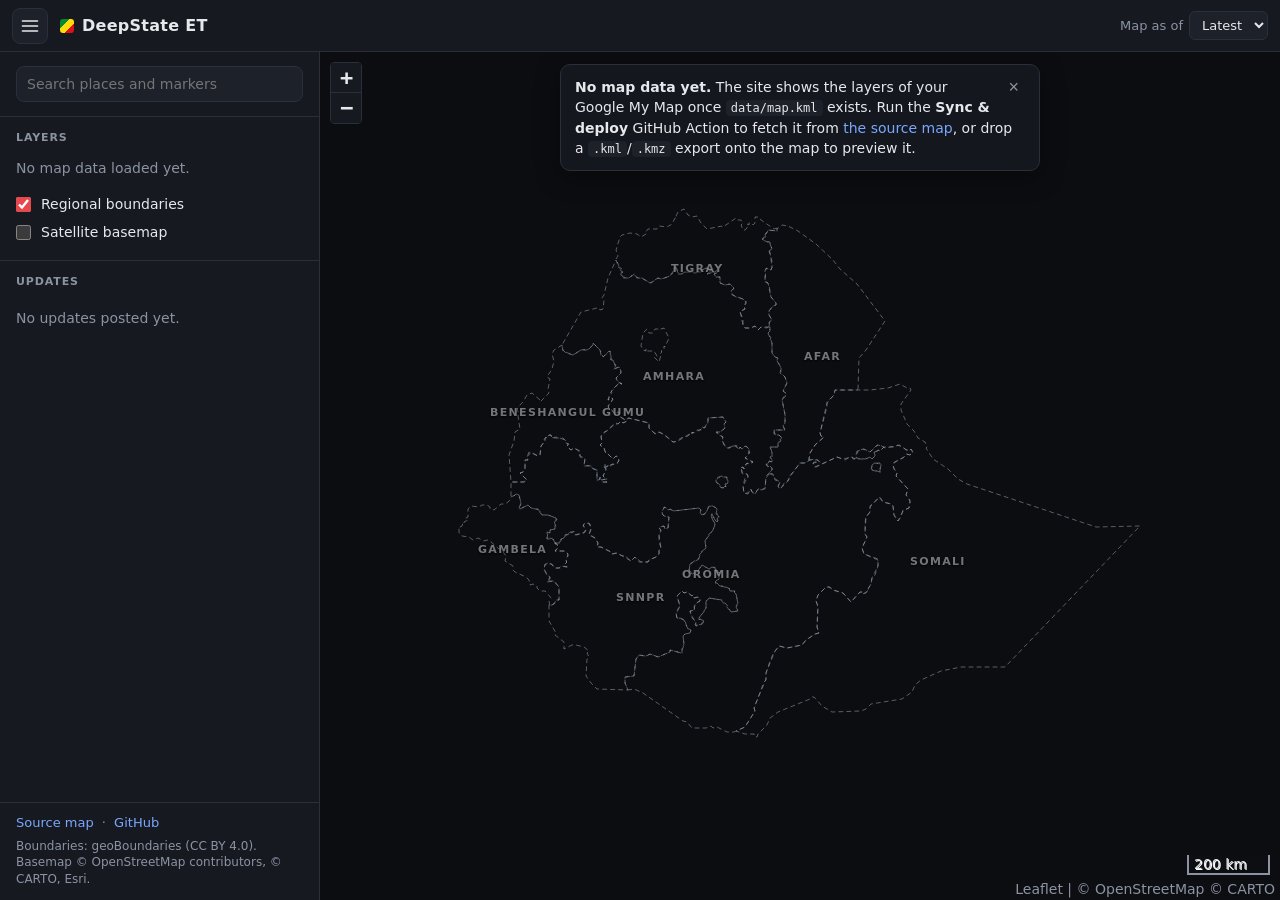
==== index.html @ e2e3f4dd "Add DeepState-style situation map for Ethiopia Static Leaflet site that renders a Google My Maps exp" ====
<!doctype html>
<html lang="en">
<head>
  <meta charset="utf-8">
  <meta name="viewport" content="width=device-width, initial-scale=1, viewport-fit=cover">
  <title>DeepState ET</title>
  <meta name="description" content="Interactive situation map of Ethiopia: areas of control, frontlines and events, updated from a shared map.">
  <meta name="theme-color" content="#0f1115">
  <link rel="icon" href="data:image/svg+xml,%3Csvg xmlns='http://www.w3.org/2000/svg' viewBox='0 0 32 32'%3E%3Crect width='32' height='32' rx='6' fill='%230f1115'/%3E%3Cpath d='M6 22 L13 9 L18 17 L21 12 L26 22 Z' fill='%23e5484d'/%3E%3C/svg%3E">
  <link rel="stylesheet" href="vendor/leaflet/leaflet.css">
  <link rel="stylesheet" href="css/style.css">
</head>
<body>
  <header class="topbar">
    <button class="icon-btn" id="panel-toggle" aria-label="Toggle panel" aria-expanded="true">
      <svg viewBox="0 0 24 24" width="20" height="20"><path d="M3 6h18M3 12h18M3 18h18" stroke="currentColor" stroke-width="2" stroke-linecap="round"/></svg>
    </button>
    <div class="brand">
      <span class="brand-mark"></span>
      <span class="brand-name" id="site-title">DeepState ET</span>
    </div>
    <div class="topbar-meta">
      <label class="date-pick" title="View an earlier snapshot">
        <span class="muted">Map as of</span>
        <select id="snapshot-select" aria-label="Map snapshot date"></select>
      </label>
    </div>
  </header>

  <main class="layout">
    <aside class="panel" id="panel">
      <section class="panel-section">
        <div class="search">
          <input id="search" type="search" placeholder="Search places and markers" autocomplete="off" aria-label="Search">
          <ul id="search-results" class="search-results" hidden></ul>
        </div>
      </section>

      <section class="panel-section">
        <h2 class="section-title">Layers</h2>
        <ul id="layer-list" class="layer-list"></ul>
        <label class="toggle-row">
          <input type="checkbox" id="toggle-regions" checked>
          <span>Regional boundaries</span>
        </label>
        <label class="toggle-row">
          <input type="checkbox" id="toggle-satellite">
          <span>Satellite basemap</span>
        </label>
      </section>

      <section class="panel-section" id="legend-section" hidden>
        <h2 class="section-title">Legend</h2>
        <ul id="legend" class="legend"></ul>
      </section>

      <section class="panel-section grow">
        <h2 class="section-title">Updates</h2>
        <ol id="updates" class="updates"></ol>
      </section>

      <footer class="panel-footer">
        <a id="source-link" href="#" target="_blank" rel="noopener">Source map</a>
        <span class="dot">·</span>
        <a href="https://github.com/nahomiscool/deepStateET" target="_blank" rel="noopener">GitHub</a>
        <p class="muted small">Boundaries: geoBoundaries (CC BY 4.0). Basemap © OpenStreetMap contributors, © CARTO, Esri.</p>
      </footer>
    </aside>

    <div class="map-wrap">
      <div id="map" role="application" aria-label="Map of Ethiopia"></div>
      <div id="notice" class="notice" hidden></div>
      <div id="drop-hint" class="drop-hint" hidden>Drop a .kml or .kmz file to preview it</div>
    </div>
  </main>

  <script src="vendor/leaflet/leaflet.js"></script>
  <script src="vendor/togeojson.umd.js"></script>
  <script src="vendor/jszip.min.js"></script>
  <script src="js/app.js"></script>
</body>
</html>
---- vendor/leaflet/leaflet.css ----
/* required styles */

.leaflet-pane,
.leaflet-tile,
.leaflet-marker-icon,
.leaflet-marker-shadow,
.leaflet-tile-container,
.leaflet-pane > svg,
.leaflet-pane > canvas,
.leaflet-zoom-box,
.leaflet-image-layer,
.leaflet-layer {
	position: absolute;
	left: 0;
	top: 0;
	}
.leaflet-container {
	overflow: hidden;
	}
.leaflet-tile,
.leaflet-marker-icon,
.leaflet-marker-shadow {
	-webkit-user-select: none;
	   -moz-user-select: none;
	        user-select: none;
	  -webkit-user-drag: none;
	}
/* Prevents IE11 from highlighting tiles in blue */
.leaflet-tile::selection {
	background: transparent;
}
/* Safari renders non-retina tile on retina better with this, but Chrome is worse */
.leaflet-safari .leaflet-tile {
	image-rendering: -webkit-optimize-contrast;
	}
/* hack that prevents hw layers "stretching" when loading new tiles */
.leaflet-safari .leaflet-tile-container {
	width: 1600px;
	height: 1600px;
	-webkit-transform-origin: 0 0;
	}
.leaflet-marker-icon,
.leaflet-marker-shadow {
	display: block;
	}
/* .leaflet-container svg: reset svg max-width decleration shipped in Joomla! (joomla.org) 3.x */
/* .leaflet-container img: map is broken in FF if you have max-width: 100% on tiles */
.leaflet-container .leaflet-overlay-pane svg {
	max-width: none !important;
	max-height: none !important;
	}
.leaflet-container .leaflet-marker-pane img,
.leaflet-container .leaflet-shadow-pane img,
.leaflet-container .leaflet-tile-pane img,
.leaflet-container img.leaflet-image-layer,
.leaflet-container .leaflet-tile {
	max-width: none !important;
	max-height: none !important;
	width: auto;
	padding: 0;
	}

.leaflet-container img.leaflet-tile {
	/* See: https://bugs.chromium.org/p/chromium/issues/detail?id=600120 */
	mix-blend-mode: plus-lighter;
}

.leaflet-container.leaflet-touch-zoom {
	-ms-touch-action: pan-x pan-y;
	touch-action: pan-x pan-y;
	}
.leaflet-container.leaflet-touch-drag {
	-ms-touch-action: pinch-zoom;
	/* Fallback for FF which doesn't support pinch-zoom */
	touch-action: none;
	touch-action: pinch-zoom;
}
.leaflet-container.leaflet-touch-drag.leaflet-touch-zoom {
	-ms-touch-action: none;
	touch-action: none;
}
.leaflet-container {
	-webkit-tap-highlight-color: transparent;
}
.leaflet-container a {
	-webkit-tap-highlight-color: rgba(51, 181, 229, 0.4);
}
.leaflet-tile {
	filter: inherit;
	visibility: hidden;
	}
.leaflet-tile-loaded {
	visibility: inherit;
	}
.leaflet-zoom-box {
	width: 0;
	height: 0;
	-moz-box-sizing: border-box;
	     box-sizing: border-box;
	z-index: 800;
	}
/* workaround for https://bugzilla.mozilla.org/show_bug.cgi?id=888319 */
.leaflet-overlay-pane svg {
	-moz-user-select: none;
	}

.leaflet-pane         { z-index: 400; }

.leaflet-tile-pane    { z-index: 200; }
.leaflet-overlay-pane { z-index: 400; }
.leaflet-shadow-pane  { z-index: 500; }
.leaflet-marker-pane  { z-index: 600; }
.leaflet-tooltip-pane   { z-index: 650; }
.leaflet-popup-pane   { z-index: 700; }

.leaflet-map-pane canvas { z-index: 100; }
.leaflet-map-pane svg    { z-index: 200; }

.leaflet-vml-shape {
	width: 1px;
	height: 1px;
	}
.lvml {
	behavior: url(#default#VML);
	display: inline-block;
	position: absolute;
	}


/* control positioning */

.leaflet-control {
	position: relative;
	z-index: 800;
	pointer-events: visiblePainted; /* IE 9-10 doesn't have auto */
	pointer-events: auto;
	}
.leaflet-top,
.leaflet-bottom {
	position: absolute;
	z-index: 1000;
	pointer-events: none;
	}
.leaflet-top {
	top: 0;
	}
.leaflet-right {
	right: 0;
	}
.leaflet-bottom {
	bottom: 0;
	}
.leaflet-left {
	left: 0;
	}
.leaflet-control {
	float: left;
	clear: both;
	}
.leaflet-right .leaflet-control {
	float: right;
	}
.leaflet-top .leaflet-control {
	margin-top: 10px;
	}
.leaflet-bottom .leaflet-control {
	margin-bottom: 10px;
	}
.leaflet-left .leaflet-control {
	margin-left: 10px;
	}
.leaflet-right .leaflet-control {
	margin-right: 10px;
	}


/* zoom and fade animations */

.leaflet-fade-anim .leaflet-popup {
	opacity: 0;
	-webkit-transition: opacity 0.2s linear;
	   -moz-transition: opacity 0.2s linear;
	        transition: opacity 0.2s linear;
	}
.leaflet-fade-anim .leaflet-map-pane .leaflet-popup {
	opacity: 1;
	}
.leaflet-zoom-animated {
	-webkit-transform-origin: 0 0;
	    -ms-transform-origin: 0 0;
	        transform-origin: 0 0;
	}
svg.leaflet-zoom-animated {
	will-change: transform;
}

.leaflet-zoom-anim .leaflet-zoom-animated {
	-webkit-transition: -webkit-transform 0.25s cubic-bezier(0,0,0.25,1);
	   -moz-transition:    -moz-transform 0.25s cubic-bezier(0,0,0.25,1);
	        transition:         transform 0.25s cubic-bezier(0,0,0.25,1);
	}
.leaflet-zoom-anim .leaflet-tile,
.leaflet-pan-anim .leaflet-tile {
	-webkit-transition: none;
	   -moz-transition: none;
	        transition: none;
	}

.leaflet-zoom-anim .leaflet-zoom-hide {
	visibility: hidden;
	}


/* cursors */

.leaflet-interactive {
	cursor: pointer;
	}
.leaflet-grab {
	cursor: -webkit-grab;
	cursor:    -moz-grab;
	cursor:         grab;
	}
.leaflet-crosshair,
.leaflet-crosshair .leaflet-interactive {
	cursor: crosshair;
	}
.leaflet-popup-pane,
.leaflet-control {
	cursor: auto;
	}
.leaflet-dragging .leaflet-grab,
.leaflet-dragging .leaflet-grab .leaflet-interactive,
.leaflet-dragging .leaflet-marker-draggable {
	cursor: move;
	cursor: -webkit-grabbing;
	cursor:    -moz-grabbing;
	cursor:         grabbing;
	}

/* marker & overlays interactivity */
.leaflet-marker-icon,
.leaflet-marker-shadow,
.leaflet-image-layer,
.leaflet-pane > svg path,
.leaflet-tile-container {
	pointer-events: none;
	}

.leaflet-marker-icon.leaflet-interactive,
.leaflet-image-layer.leaflet-interactive,
.leaflet-pane > svg path.leaflet-interactive,
svg.leaflet-image-layer.leaflet-interactive path {
	pointer-events: visiblePainted; /* IE 9-10 doesn't have auto */
	pointer-events: auto;
	}

/* visual tweaks */

.leaflet-container {
	background: #ddd;
	outline-offset: 1px;
	}
.leaflet-container a {
	color: #0078A8;
	}
.leaflet-zoom-box {
	border: 2px dotted #38f;
	background: rgba(255,255,255,0.5);
	}


/* general typography */
.leaflet-container {
	font-family: "Helvetica Neue", Arial, Helvetica, sans-serif;
	font-size: 12px;
	font-size: 0.75rem;
	line-height: 1.5;
	}


/* general toolbar styles */

.leaflet-bar {
	box-shadow: 0 1px 5px rgba(0,0,0,0.65);
	border-radius: 4px;
	}
.leaflet-bar a {
	background-color: #fff;
	border-bottom: 1px solid #ccc;
	width: 26px;
	height: 26px;
	line-height: 26px;
	display: block;
	text-align: center;
	text-decoration: none;
	color: black;
	}
.leaflet-bar a,
.leaflet-control-layers-toggle {
	background-position: 50% 50%;
	background-repeat: no-repeat;
	display: block;
	}
.leaflet-bar a:hover,
.leaflet-bar a:focus {
	background-color: #f4f4f4;
	}
.leaflet-bar a:first-child {
	border-top-left-radius: 4px;
	border-top-right-radius: 4px;
	}
.leaflet-bar a:last-child {
	border-bottom-left-radius: 4px;
	border-bottom-right-radius: 4px;
	border-bottom: none;
	}
.leaflet-bar a.leaflet-disabled {
	cursor: default;
	background-color: #f4f4f4;
	color: #bbb;
	}

.leaflet-touch .leaflet-bar a {
	width: 30px;
	height: 30px;
	line-height: 30px;
	}
.leaflet-touch .leaflet-bar a:first-child {
	border-top-left-radius: 2px;
	border-top-right-radius: 2px;
	}
.leaflet-touch .leaflet-bar a:last-child {
	border-bottom-left-radius: 2px;
	border-bottom-right-radius: 2px;
	}

/* zoom control */

.leaflet-control-zoom-in,
.leaflet-control-zoom-out {
	font: bold 18px 'Lucida Console', Monaco, monospace;
	text-indent: 1px;
	}

.leaflet-touch .leaflet-control-zoom-in, .leaflet-touch .leaflet-control-zoom-out  {
	font-size: 22px;
	}


/* layers control */

.leaflet-control-layers {
	box-shadow: 0 1px 5px rgba(0,0,0,0.4);
	background: #fff;
	border-radius: 5px;
	}
.leaflet-control-layers-toggle {
	background-image: url(images/layers.png);
	width: 36px;
	height: 36px;
	}
.leaflet-retina .leaflet-control-layers-toggle {
	background-image: url(images/layers-2x.png);
	background-size: 26px 26px;
	}
.leaflet-touch .leaflet-control-layers-toggle {
	width: 44px;
	height: 44px;
	}
.leaflet-control-layers .leaflet-control-layers-list,
.leaflet-control-layers-expanded .leaflet-control-layers-toggle {
	display: none;
	}
.leaflet-control-layers-expanded .leaflet-control-layers-list {
	display: block;
	position: relative;
	}
.leaflet-control-layers-expanded {
	padding: 6px 10px 6px 6px;
	color: #333;
	background: #fff;
	}
.leaflet-control-layers-scrollbar {
	overflow-y: scroll;
	overflow-x: hidden;
	padding-right: 5px;
	}
.leaflet-control-layers-selector {
	margin-top: 2px;
	position: relative;
	top: 1px;
	}
.leaflet-control-layers label {
	display: block;
	font-size: 13px;
	font-size: 1.08333em;
	}
.leaflet-control-layers-separator {
	height: 0;
	border-top: 1px solid #ddd;
	margin: 5px -10px 5px -6px;
	}

/* Default icon URLs */
.leaflet-default-icon-path { /* used only in path-guessing heuristic, see L.Icon.Default */
	background-image: url(images/marker-icon.png);
	}


/* attribution and scale controls */

.leaflet-container .leaflet-control-attribution {
	background: #fff;
	background: rgba(255, 255, 255, 0.8);
	margin: 0;
	}
.leaflet-control-attribution,
.leaflet-control-scale-line {
	padding: 0 5px;
	color: #333;
	line-height: 1.4;
	}
.leaflet-control-attribution a {
	text-decoration: none;
	}
.leaflet-control-attribution a:hover,
.leaflet-control-attribution a:focus {
	text-decoration: underline;
	}
.leaflet-attribution-flag {
	display: inline !important;
	vertical-align: baseline !important;
	width: 1em;
	height: 0.6669em;
	}
.leaflet-left .leaflet-control-scale {
	margin-left: 5px;
	}
.leaflet-bottom .leaflet-control-scale {
	margin-bottom: 5px;
	}
.leaflet-control-scale-line {
	border: 2px solid #777;
	border-top: none;
	line-height: 1.1;
	padding: 2px 5px 1px;
	white-space: nowrap;
	-moz-box-sizing: border-box;
	     box-sizing: border-box;
	background: rgba(255, 255, 255, 0.8);
	text-shadow: 1px 1px #fff;
	}
.leaflet-control-scale-line:not(:first-child) {
	border-top: 2px solid #777;
	border-bottom: none;
	margin-top: -2px;
	}
.leaflet-control-scale-line:not(:first-child):not(:last-child) {
	border-bottom: 2px solid #777;
	}

.leaflet-touch .leaflet-control-attribution,
.leaflet-touch .leaflet-control-layers,
.leaflet-touch .leaflet-bar {
	box-shadow: none;
	}
.leaflet-touch .leaflet-control-layers,
.leaflet-touch .leaflet-bar {
	border: 2px solid rgba(0,0,0,0.2);
	background-clip: padding-box;
	}


/* popup */

.leaflet-popup {
	position: absolute;
	text-align: center;
	margin-bottom: 20px;
	}
.leaflet-popup-content-wrapper {
	padding: 1px;
	text-align: left;
	border-radius: 12px;
	}
.leaflet-popup-content {
	margin: 13px 24px 13px 20px;
	line-height: 1.3;
	font-size: 13px;
	font-size: 1.08333em;
	min-height: 1px;
	}
.leaflet-popup-content p {
	margin: 17px 0;
	margin: 1.3em 0;
	}
.leaflet-popup-tip-container {
	width: 40px;
	height: 20px;
	position: absolute;
	left: 50%;
	margin-top: -1px;
	margin-left: -20px;
	overflow: hidden;
	pointer-events: none;
	}
.leaflet-popup-tip {
	width: 17px;
	height: 17px;
	padding: 1px;

	margin: -10px auto 0;
	pointer-events: auto;

	-webkit-transform: rotate(45deg);
	   -moz-transform: rotate(45deg);
	    -ms-transform: rotate(45deg);
	        transform: rotate(45deg);
	}
.leaflet-popup-content-wrapper,
.leaflet-popup-tip {
	background: white;
	color: #333;
	box-shadow: 0 3px 14px rgba(0,0,0,0.4);
	}
.leaflet-container a.leaflet-popup-close-button {
	position: absolute;
	top: 0;
	right: 0;
	border: none;
	text-align: center;
	width: 24px;
	height: 24px;
	font: 16px/24px Tahoma, Verdana, sans-serif;
	color: #757575;
	text-decoration: none;
	background: transparent;
	}
.leaflet-container a.leaflet-popup-close-button:hover,
.leaflet-container a.leaflet-popup-close-button:focus {
	color: #585858;
	}
.leaflet-popup-scrolled {
	overflow: auto;
	}

.leaflet-oldie .leaflet-popup-content-wrapper {
	-ms-zoom: 1;
	}
.leaflet-oldie .leaflet-popup-tip {
	width: 24px;
	margin: 0 auto;

	-ms-filter: "progid:DXImageTransform.Microsoft.Matrix(M11=0.70710678, M12=0.70710678, M21=-0.70710678, M22=0.70710678)";
	filter: progid:DXImageTransform.Microsoft.Matrix(M11=0.70710678, M12=0.70710678, M21=-0.70710678, M22=0.70710678);
	}

.leaflet-oldie .leaflet-control-zoom,
.leaflet-oldie .leaflet-control-layers,
.leaflet-oldie .leaflet-popup-content-wrapper,
.leaflet-oldie .leaflet-popup-tip {
	border: 1px solid #999;
	}


/* div icon */

.leaflet-div-icon {
	background: #fff;
	border: 1px solid #666;
	}


/* Tooltip */
/* Base styles for the element that has a tooltip */
.leaflet-tooltip {
	position: absolute;
	padding: 6px;
	background-color: #fff;
	border: 1px solid #fff;
	border-radius: 3px;
	color: #222;
	white-space: nowrap;
	-webkit-user-select: none;
	-moz-user-select: none;
	-ms-user-select: none;
	user-select: none;
	pointer-events: none;
	box-shadow: 0 1px 3px rgba(0,0,0,0.4);
	}
.leaflet-tooltip.leaflet-interactive {
	cursor: pointer;
	pointer-events: auto;
	}
.leaflet-tooltip-top:before,
.leaflet-tooltip-bottom:before,
.leaflet-tooltip-left:before,
.leaflet-tooltip-right:before {
	position: absolute;
	pointer-events: none;
	border: 6px solid transparent;
	background: transparent;
	content: "";
	}

/* Directions */

.leaflet-tooltip-bottom {
	margin-top: 6px;
}
.leaflet-tooltip-top {
	margin-top: -6px;
}
.leaflet-tooltip-bottom:before,
.leaflet-tooltip-top:before {
	left: 50%;
	margin-left: -6px;
	}
.leaflet-tooltip-top:before {
	bottom: 0;
	margin-bottom: -12px;
	border-top-color: #fff;
	}
.leaflet-tooltip-bottom:before {
	top: 0;
	margin-top: -12px;
	margin-left: -6px;
	border-bottom-color: #fff;
	}
.leaflet-tooltip-left {
	margin-left: -6px;
}
.leaflet-tooltip-right {
	margin-left: 6px;
}
.leaflet-tooltip-left:before,
.leaflet-tooltip-right:before {
	top: 50%;
	margin-top: -6px;
	}
.leaflet-tooltip-left:before {
	right: 0;
	margin-right: -12px;
	border-left-color: #fff;
	}
.leaflet-tooltip-right:before {
	left: 0;
	margin-left: -12px;
	border-right-color: #fff;
	}

/* Printing */

@media print {
	/* Prevent printers from removing background-images of controls. */
	.leaflet-control {
		-webkit-print-color-adjust: exact;
		print-color-adjust: exact;
		}
	}
---- css/style.css ----
[hidden] { display: none !important; }
:root {
  --bg: #0f1115;
  --panel: #161920;
  --panel-2: #1d212a;
  --border: #2a2f3a;
  --text: #e6e8ec;
  --muted: #8b93a3;
  --accent: #e5484d;
  --link: #7aa7ff;
  --topbar-h: 52px;
  --panel-w: 320px;
  font-family: system-ui, -apple-system, "Segoe UI", Roboto, "Noto Sans Ethiopic", sans-serif;
  color-scheme: dark;
}

* { box-sizing: border-box; }
html, body { height: 100%; margin: 0; }
body { background: var(--bg); color: var(--text); font-size: 14px; overflow: hidden; }
a { color: var(--link); text-decoration: none; }
a:hover { text-decoration: underline; }
.muted { color: var(--muted); }
.small { font-size: 12px; }

/* Top bar */
.topbar {
  height: var(--topbar-h);
  display: flex; align-items: center; gap: 12px;
  padding: 0 12px;
  background: var(--panel);
  border-bottom: 1px solid var(--border);
  position: relative; z-index: 1001;
}
.brand { display: flex; align-items: center; gap: 8px; font-weight: 700; letter-spacing: .02em; min-width: 0; }
.brand-mark {
  width: 14px; height: 14px; flex: none;
  background: linear-gradient(135deg, #078930 0 33%, #fcdd09 33% 66%, #da121a 66%);
  border-radius: 3px;
}
.brand-name { white-space: nowrap; overflow: hidden; text-overflow: ellipsis; font-size: 16px; }
.topbar-meta { margin-left: auto; display: flex; align-items: center; gap: 8px; }
.date-pick { display: flex; align-items: center; gap: 6px; font-size: 13px; }
.date-pick select {
  background: var(--panel-2); color: var(--text);
  border: 1px solid var(--border); border-radius: 6px;
  padding: 5px 8px; font: inherit;
}
.icon-btn {
  display: inline-flex; align-items: center; justify-content: center;
  width: 36px; height: 36px; border-radius: 8px;
  border: 1px solid var(--border); background: var(--panel-2); color: var(--text);
  cursor: pointer;
}
.icon-btn:hover { border-color: var(--muted); }

/* Layout */
.layout { display: flex; height: calc(100% - var(--topbar-h)); }
.panel {
  width: var(--panel-w); flex: none;
  display: flex; flex-direction: column;
  background: var(--panel); border-right: 1px solid var(--border);
  overflow-y: auto;
  transition: margin-left .2s ease;
}
body.panel-closed .panel { margin-left: calc(-1 * var(--panel-w)); }
.panel-section { padding: 14px 16px; border-bottom: 1px solid var(--border); }
.panel-section.grow { flex: 1; }
.section-title {
  margin: 0 0 10px; font-size: 11px; font-weight: 700;
  text-transform: uppercase; letter-spacing: .08em; color: var(--muted);
}
.map-wrap { position: relative; flex: 1; min-width: 0; }
#map { position: absolute; inset: 0; background: #0b0d10; }

/* Search */
.search { position: relative; }
.search input {
  width: 100%; padding: 9px 10px; font: inherit;
  background: var(--panel-2); color: var(--text);
  border: 1px solid var(--border); border-radius: 8px;
}
.search input:focus { outline: none; border-color: var(--link); }
.search-results {
  list-style: none; margin: 6px 0 0; padding: 4px 0;
  background: var(--panel-2); border: 1px solid var(--border); border-radius: 8px;
  max-height: 260px; overflow-y: auto;
}
.search-results li { padding: 7px 10px; cursor: pointer; display: flex; gap: 8px; align-items: center; }
.search-results li:hover, .search-results li.active { background: var(--border); }
.search-results .sub { color: var(--muted); font-size: 12px; margin-left: auto; white-space: nowrap; }

/* Layers & legend */
.layer-list, .legend { list-style: none; margin: 0 0 8px; padding: 0; }
.layer-list li, .toggle-row {
  display: flex; align-items: center; gap: 10px; padding: 6px 0; cursor: pointer;
}
.layer-list li label { display: flex; align-items: center; gap: 10px; flex: 1; cursor: pointer; min-width: 0; }
.layer-list .name { flex: 1; overflow: hidden; text-overflow: ellipsis; white-space: nowrap; }
.layer-list .count { color: var(--muted); font-size: 12px; font-variant-numeric: tabular-nums; }
.layer-list .empty { color: var(--muted); cursor: default; }
input[type=checkbox] { accent-color: var(--accent); width: 15px; height: 15px; margin: 0; }
.swatch {
  width: 14px; height: 14px; border-radius: 3px; flex: none;
  border: 1px solid rgba(255,255,255,.25);
}
.swatch.line { height: 4px; border-radius: 2px; border: none; }
.swatch.point { border-radius: 50%; width: 10px; height: 10px; margin: 0 2px; }
.legend li { display: flex; align-items: center; gap: 10px; padding: 4px 0; }

/* Updates feed */
.updates { list-style: none; margin: 0; padding: 0; }
.updates li { padding: 10px 0; border-bottom: 1px solid var(--border); }
.updates li:last-child { border-bottom: none; }
.updates time { display: block; font-size: 12px; color: var(--muted); margin-bottom: 3px; }
.updates p { margin: 0; line-height: 1.45; }
.updates .go { font-size: 12px; margin-top: 4px; display: inline-block; cursor: pointer; }

.panel-footer { padding: 12px 16px; font-size: 13px; }
.panel-footer .dot { color: var(--muted); margin: 0 4px; }
.panel-footer p { margin: 8px 0 0; line-height: 1.4; }

/* Map overlays */
.notice {
  position: absolute; top: 12px; left: 50%; transform: translateX(-50%);
  z-index: 1000; max-width: min(560px, calc(100% - 32px));
  background: rgba(22,25,32,.95); border: 1px solid var(--border); border-radius: 10px;
  padding: 12px 14px; line-height: 1.45; box-shadow: 0 6px 24px rgba(0,0,0,.4);
}
.notice code { background: var(--panel-2); padding: 1px 5px; border-radius: 4px; font-size: 12px; }
.notice .close { float: right; margin-left: 10px; background: none; border: none; color: var(--muted); font-size: 18px; cursor: pointer; line-height: 1; }
.drop-hint {
  position: absolute; inset: 12px; z-index: 1002;
  display: flex; align-items: center; justify-content: center;
  border: 2px dashed var(--link); border-radius: 12px;
  background: rgba(15,17,21,.75); font-size: 18px; pointer-events: none;
}

/* Leaflet theming */
.leaflet-container { font: inherit; background: #0b0d10; }
.leaflet-popup-content-wrapper, .leaflet-popup-tip {
  background: var(--panel); color: var(--text);
  border: 1px solid var(--border); box-shadow: 0 6px 24px rgba(0,0,0,.5);
}
.leaflet-popup-content { margin: 12px 14px; line-height: 1.45; max-width: 300px; }
.leaflet-popup-content h3 { margin: 0 0 4px; font-size: 15px; }
.leaflet-popup-content .layer-tag { font-size: 11px; color: var(--muted); text-transform: uppercase; letter-spacing: .06em; }
.leaflet-popup-content .desc { margin-top: 8px; overflow-wrap: anywhere; }
.leaflet-popup-content .desc img { max-width: 100%; height: auto; border-radius: 6px; }
.leaflet-popup-content .coords { margin-top: 8px; font-size: 12px; color: var(--muted); font-variant-numeric: tabular-nums; }
.leaflet-container a.leaflet-popup-close-button { color: var(--muted); }
.leaflet-bar a, .leaflet-bar a:hover {
  background: var(--panel); color: var(--text); border-bottom-color: var(--border);
}
.leaflet-bar { border: 1px solid var(--border) !important; }
.leaflet-control-attribution { background: rgba(15,17,21,.7) !important; color: var(--muted); }
.leaflet-control-attribution a { color: var(--muted); }
.leaflet-control-scale-line { background: rgba(15,17,21,.7); color: var(--text); border-color: var(--muted); }
.region-label {
  background: none; border: none; box-shadow: none;
  color: rgba(230,232,236,.55); font-size: 11px; font-weight: 600;
  text-transform: uppercase; letter-spacing: .12em; text-shadow: 0 1px 2px #000;
}
.region-label::before { display: none; }
.coord-readout {
  background: rgba(15,17,21,.8); color: var(--muted);
  padding: 3px 8px; border-radius: 6px; font-size: 12px; font-variant-numeric: tabular-nums;
}

/* Phone: panel becomes an overlay drawer */
@media (max-width: 720px) {
  :root { --panel-w: min(86vw, 340px); }
  .panel {
    position: absolute; top: var(--topbar-h); bottom: 0; left: 0; z-index: 1001;
    box-shadow: 6px 0 24px rgba(0,0,0,.5);
  }
  .date-pick .muted { display: none; }
  .brand-name { font-size: 15px; }
}
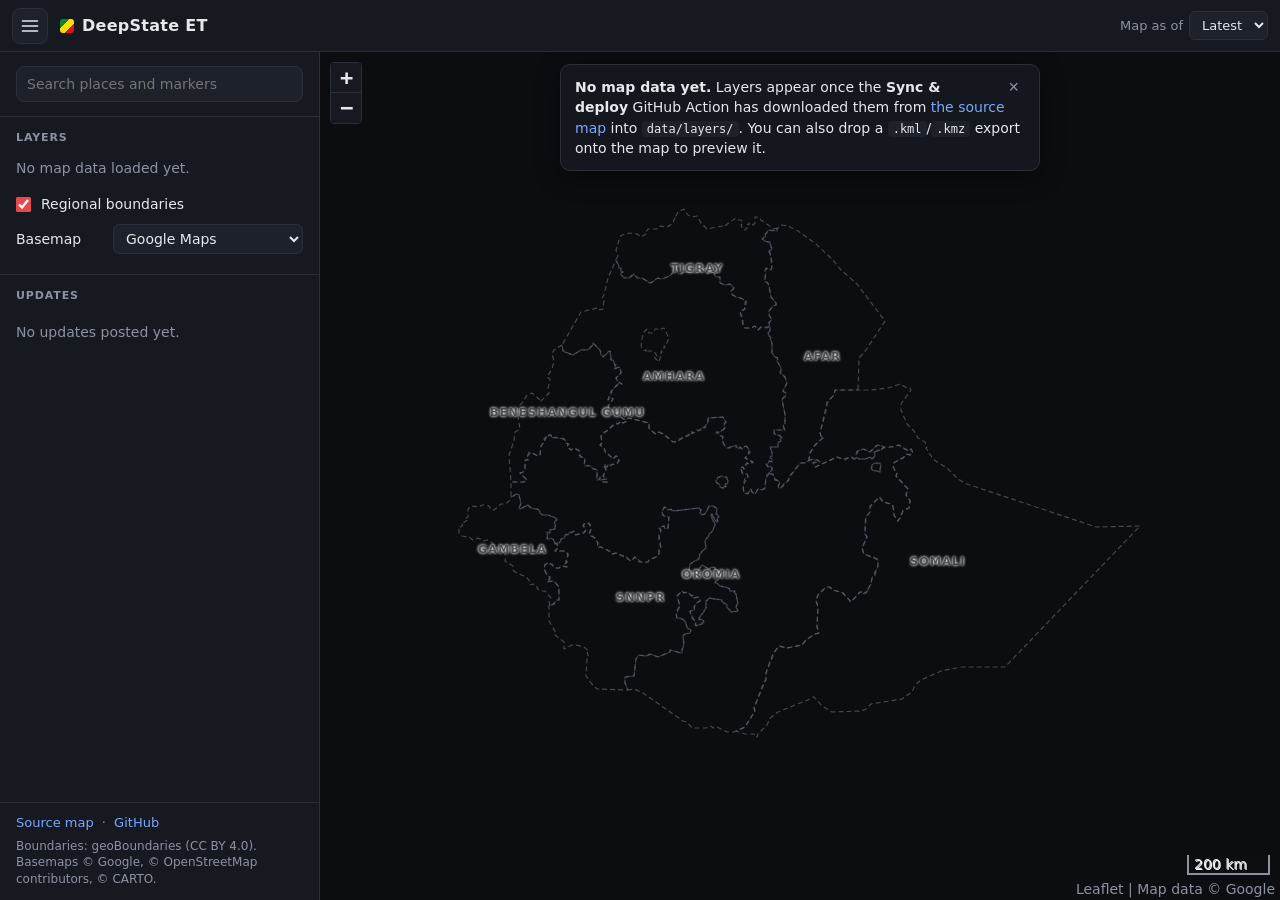
==== commit 71b5f5d8: "Show My Maps layers on Google Maps, with per-layer sync and legends - Basemap picker with Google Map" ====
--- a/index.html
+++ b/index.html
@@ -43,9 +43,9 @@
           <input type="checkbox" id="toggle-regions" checked>
           <span>Regional boundaries</span>
         </label>
-        <label class="toggle-row">
-          <input type="checkbox" id="toggle-satellite">
-          <span>Satellite basemap</span>
+        <label class="select-row">
+          <span>Basemap</span>
+          <select id="basemap-select" aria-label="Basemap"></select>
         </label>
       </section>
 
@@ -63,7 +63,7 @@
         <a id="source-link" href="#" target="_blank" rel="noopener">Source map</a>
         <span class="dot">·</span>
         <a href="https://github.com/nahomiscool/deepStateET" target="_blank" rel="noopener">GitHub</a>
-        <p class="muted small">Boundaries: geoBoundaries (CC BY 4.0). Basemap © OpenStreetMap contributors, © CARTO, Esri.</p>
+        <p class="muted small">Boundaries: geoBoundaries (CC BY 4.0). Basemaps © Google, © OpenStreetMap contributors, © CARTO.</p>
       </footer>
     </aside>
 
--- a/css/style.css
+++ b/css/style.css
@@ -176,3 +176,30 @@
   .date-pick .muted { display: none; }
   .brand-name { font-size: 15px; }
 }
+
+/* Basemap picker */
+.select-row { display: flex; align-items: center; gap: 10px; padding: 6px 0; }
+.select-row span { flex: 1; }
+.select-row select {
+  background: var(--panel-2); color: var(--text);
+  border: 1px solid var(--border); border-radius: 6px;
+  padding: 5px 8px; font: inherit; max-width: 190px;
+}
+
+/* Per-layer legend built from the layer's colours */
+.layer-list > li { flex-wrap: wrap; }
+.sublegend { list-style: none; margin: 2px 0 4px 25px; padding: 0; width: 100%; }
+.sublegend li { display: flex; align-items: center; gap: 8px; padding: 3px 0; font-size: 13px; }
+.sublegend .name { flex: 1; }
+.sublegend .count { color: var(--muted); font-size: 12px; font-variant-numeric: tabular-nums; }
+
+/* Data columns in popups */
+.leaflet-popup-content table.fields { margin-top: 8px; border-collapse: collapse; font-size: 12px; width: 100%; }
+.leaflet-popup-content table.fields th {
+  text-align: left; color: var(--muted); font-weight: 600;
+  padding: 3px 10px 3px 0; vertical-align: top; white-space: nowrap;
+}
+.leaflet-popup-content table.fields td { padding: 3px 0; overflow-wrap: anywhere; }
+
+/* On light Google basemaps, draw region names and borders dark */
+body.light-basemap .region-label { color: rgba(30,34,42,.7); text-shadow: 0 0 3px #fff, 0 0 3px #fff; }
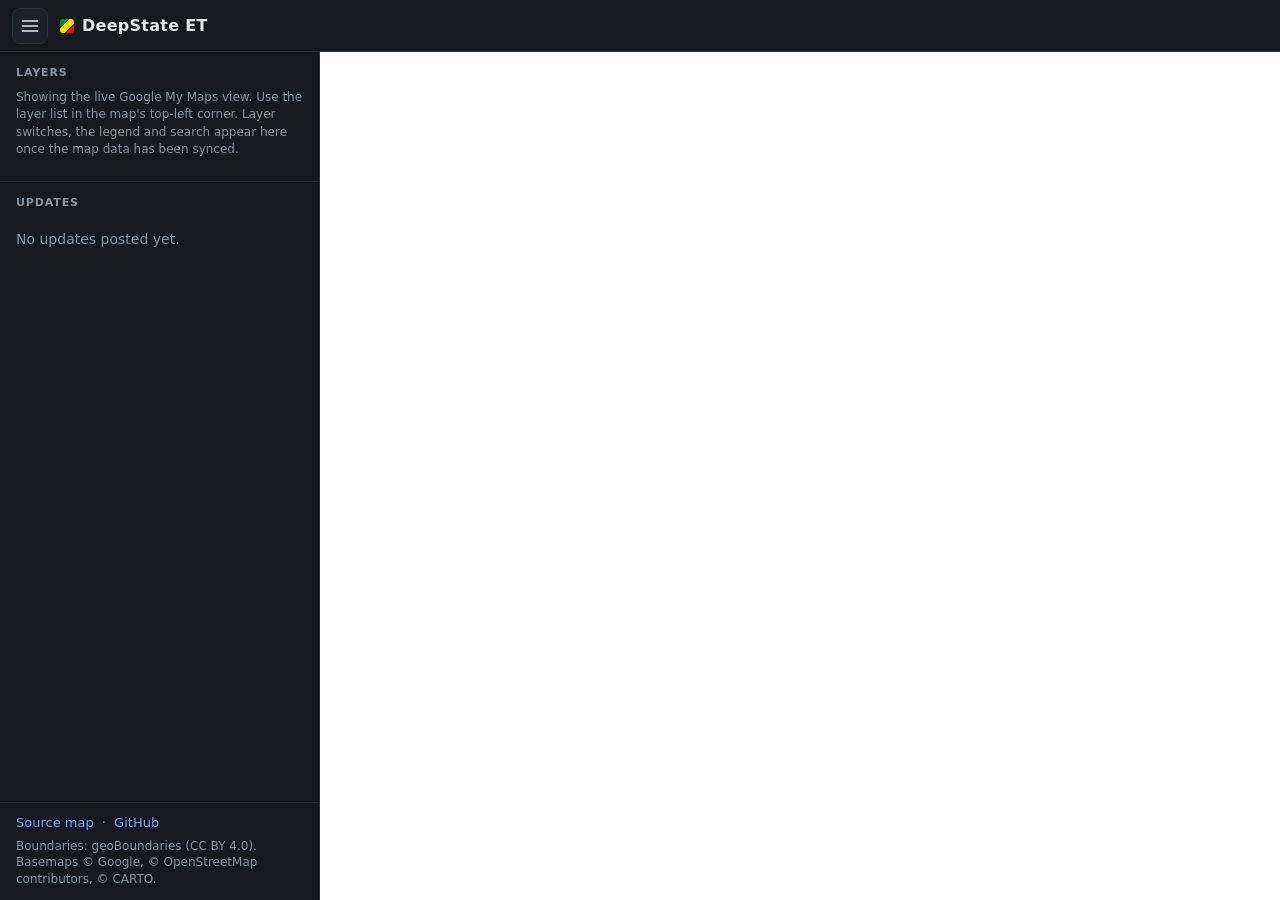
==== commit 940416b0: "Show the live Google My Maps embed until synced layer data exists The sync workflow can't run yet (G" ====
--- a/index.html
+++ b/index.html
@@ -38,6 +38,8 @@
 
       <section class="panel-section">
         <h2 class="section-title">Layers</h2>
+        <p id="embed-info" class="muted small" hidden>Showing the live Google My Maps view. Use the layer list in the map's
+          top-left corner. Layer switches, the legend and search appear here once the map data has been synced.</p>
         <ul id="layer-list" class="layer-list"></ul>
         <label class="toggle-row">
           <input type="checkbox" id="toggle-regions" checked>
@@ -69,6 +71,7 @@
 
     <div class="map-wrap">
       <div id="map" role="application" aria-label="Map of Ethiopia"></div>
+      <iframe id="embed" title="Ethiopia map (Google My Maps)" allowfullscreen></iframe>
       <div id="notice" class="notice" hidden></div>
       <div id="drop-hint" class="drop-hint" hidden>Drop a .kml or .kmz file to preview it</div>
     </div>
--- a/css/style.css
+++ b/css/style.css
@@ -203,3 +203,14 @@
 
 /* On light Google basemaps, draw region names and borders dark */
 body.light-basemap .region-label { color: rgba(30,34,42,.7); text-shadow: 0 0 3px #fff, 0 0 3px #fff; }
+
+/* Google My Maps embed, used until synced layer data exists */
+#embed { position: absolute; inset: 0; width: 100%; height: 100%; border: 0; display: none; background: #0b0d10; }
+body.embed-mode #embed { display: block; }
+body.embed-mode #map { visibility: hidden; }
+body.embed-mode #layer-list,
+body.embed-mode .select-row,
+body.embed-mode .toggle-row,
+body.embed-mode .panel-section:has(.search),
+body.embed-mode .date-pick { display: none; }
+#embed-info { margin: 0 0 8px; line-height: 1.45; }
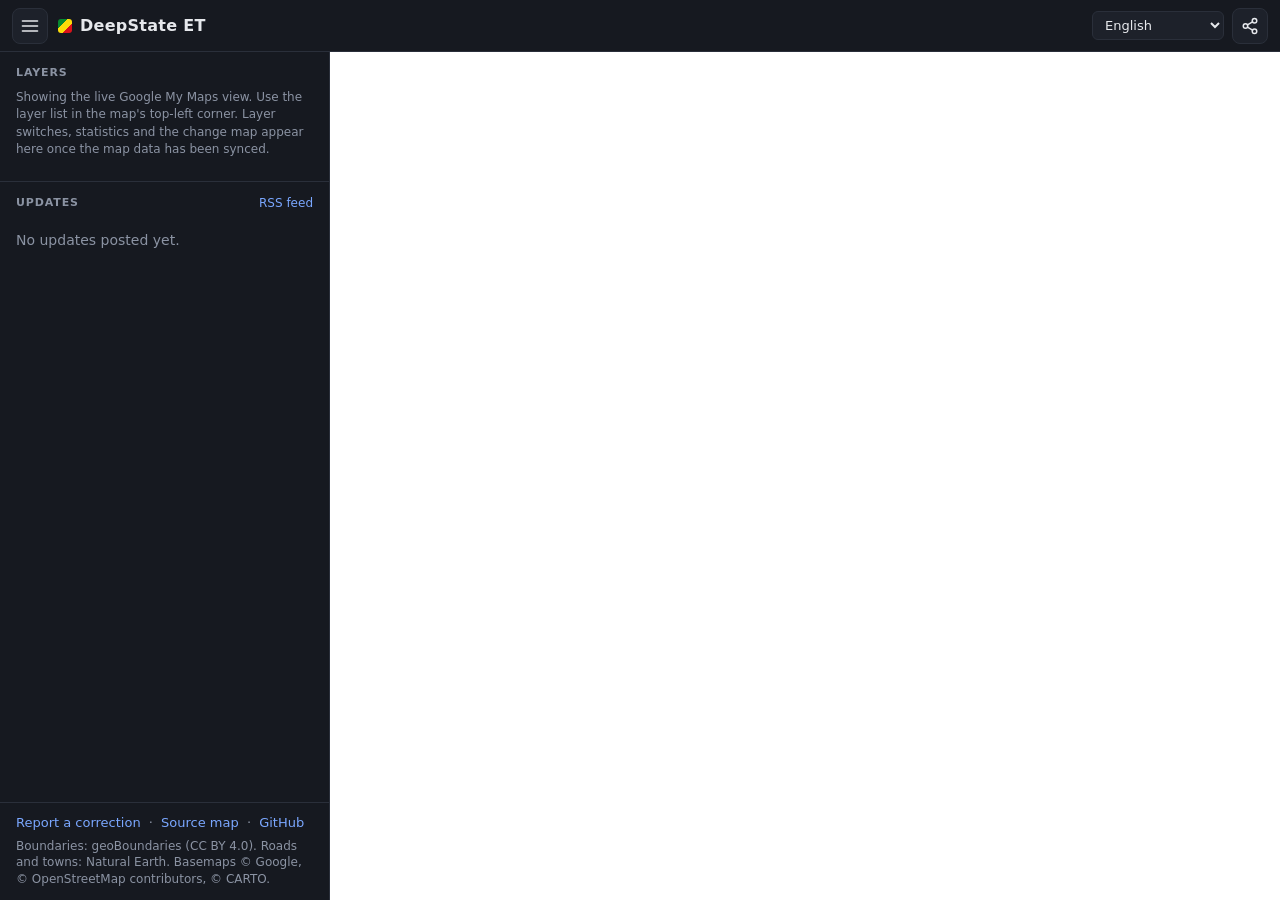
==== commit 00798cf5: "Add change map, timeline, statistics, translations, sharing, PWA and more - Change map: zones that c" ====
--- a/index.html
+++ b/index.html
@@ -4,15 +4,34 @@
   <meta charset="utf-8">
   <meta name="viewport" content="width=device-width, initial-scale=1, viewport-fit=cover">
   <title>DeepState ET</title>
-  <meta name="description" content="Interactive situation map of Ethiopia: areas of control, frontlines and events, updated from a shared map.">
+  <meta name="description" content="Interactive situation map of Ethiopia: areas of control, changes over time and events, updated from a shared map.">
   <meta name="theme-color" content="#0f1115">
-  <link rel="icon" href="data:image/svg+xml,%3Csvg xmlns='http://www.w3.org/2000/svg' viewBox='0 0 32 32'%3E%3Crect width='32' height='32' rx='6' fill='%230f1115'/%3E%3Cpath d='M6 22 L13 9 L18 17 L21 12 L26 22 Z' fill='%23e5484d'/%3E%3C/svg%3E">
+
+  <meta property="og:type" content="website">
+  <meta property="og:title" content="DeepState ET: situation map of Ethiopia">
+  <meta property="og:description" content="Areas of control, changes over time and events across Ethiopia.">
+  <meta property="og:url" content="https://nahomiscool.github.io/deepStateET/">
+  <meta property="og:image" content="https://nahomiscool.github.io/deepStateET/img/og-image.png">
+  <meta property="og:image:width" content="1200">
+  <meta property="og:image:height" content="630">
+  <meta name="twitter:card" content="summary_large_image">
+  <meta name="twitter:title" content="DeepState ET: situation map of Ethiopia">
+  <meta name="twitter:description" content="Areas of control, changes over time and events across Ethiopia.">
+  <meta name="twitter:image" content="https://nahomiscool.github.io/deepStateET/img/og-image.png">
+
+  <link rel="manifest" href="manifest.webmanifest">
+  <link rel="icon" href="img/icon.svg" type="image/svg+xml">
+  <link rel="apple-touch-icon" href="img/icon-192.png">
+  <link rel="alternate" type="application/rss+xml" title="DeepState ET updates" href="feed.xml">
+  <link rel="preconnect" href="https://fonts.googleapis.com">
+  <link rel="preconnect" href="https://fonts.gstatic.com" crossorigin>
+  <link rel="stylesheet" href="https://fonts.googleapis.com/css2?family=Noto+Sans+Ethiopic:wght@400;600;700&display=swap">
   <link rel="stylesheet" href="vendor/leaflet/leaflet.css">
   <link rel="stylesheet" href="css/style.css">
 </head>
 <body>
   <header class="topbar">
-    <button class="icon-btn" id="panel-toggle" aria-label="Toggle panel" aria-expanded="true">
+    <button class="icon-btn" id="panel-toggle" data-i18n-aria="panel" aria-label="Panel" aria-expanded="true">
       <svg viewBox="0 0 24 24" width="20" height="20"><path d="M3 6h18M3 12h18M3 18h18" stroke="currentColor" stroke-width="2" stroke-linecap="round"/></svg>
     </button>
     <div class="brand">
@@ -20,66 +39,118 @@
       <span class="brand-name" id="site-title">DeepState ET</span>
     </div>
     <div class="topbar-meta">
-      <label class="date-pick" title="View an earlier snapshot">
-        <span class="muted">Map as of</span>
-        <select id="snapshot-select" aria-label="Map snapshot date"></select>
-      </label>
+      <span class="as-of data-only"><span class="muted" data-i18n="mapAsOf">Map as of</span> <b id="as-of-date">–</b></span>
+      <select id="lang-select" class="compact-select" aria-label="Language"></select>
+      <div class="share-wrap">
+        <button class="icon-btn" id="share-btn" data-i18n-aria="share" aria-label="Share" aria-haspopup="true" aria-expanded="false">
+          <svg viewBox="0 0 24 24" width="18" height="18" fill="none" stroke="currentColor" stroke-width="2" stroke-linecap="round" stroke-linejoin="round"><circle cx="18" cy="5" r="3"/><circle cx="6" cy="12" r="3"/><circle cx="18" cy="19" r="3"/><path d="M8.6 13.5l6.8 4M15.4 6.5l-6.8 4"/></svg>
+        </button>
+        <div id="share-menu" class="menu" hidden>
+          <button data-share="copy" data-i18n="copyLink">Copy link</button>
+          <button data-share="telegram">Telegram</button>
+          <button data-share="whatsapp">WhatsApp</button>
+          <button data-share="x">X (Twitter)</button>
+          <button data-share="facebook">Facebook</button>
+        </div>
+      </div>
     </div>
   </header>
 
   <main class="layout">
     <aside class="panel" id="panel">
-      <section class="panel-section">
+      <button class="sheet-handle" id="sheet-handle" aria-label="Expand panel"></button>
+
+      <section class="panel-section data-only">
         <div class="search">
-          <input id="search" type="search" placeholder="Search places and markers" autocomplete="off" aria-label="Search">
+          <input id="search" type="search" data-i18n-placeholder="search" placeholder="Search places and markers" autocomplete="off" aria-label="Search">
           <ul id="search-results" class="search-results" hidden></ul>
         </div>
       </section>
 
+      <section class="panel-section data-only" id="overview-section" hidden>
+        <h2 class="section-title" data-i18n="overview">Control overview</h2>
+        <ul id="overview" class="overview"></ul>
+      </section>
+
+      <section class="panel-section data-only" id="changes-section">
+        <h2 class="section-title">
+          <span data-i18n="changesSince">Changes since</span>
+          <select id="compare-select" class="compact-select" aria-label="Compare with"></select>
+        </h2>
+        <label class="toggle-row">
+          <input type="checkbox" id="toggle-highlight" checked>
+          <span data-i18n="highlightChanges">Highlight changes on the map</span>
+        </label>
+        <ul id="changes" class="changes"></ul>
+      </section>
+
       <section class="panel-section">
-        <h2 class="section-title">Layers</h2>
-        <p id="embed-info" class="muted small" hidden>Showing the live Google My Maps view. Use the layer list in the map's
-          top-left corner. Layer switches, the legend and search appear here once the map data has been synced.</p>
-        <ul id="layer-list" class="layer-list"></ul>
-        <label class="toggle-row">
-          <input type="checkbox" id="toggle-regions" checked>
-          <span>Regional boundaries</span>
-        </label>
+        <h2 class="section-title" data-i18n="layers">Layers</h2>
+        <p id="embed-info" class="muted small" data-i18n="embedInfo" hidden></p>
+        <ul id="layer-list" class="layer-list data-only"></ul>
+        <div id="events-filter" class="segmented data-only" hidden>
+          <span class="muted small" data-i18n="events">Events</span>
+          <div class="segments">
+            <button data-days="0" class="active" data-i18n="allTime">All</button>
+            <button data-days="30" data-i18n="last30">Last 30 days</button>
+            <button data-days="7" data-i18n="last7">Last 7 days</button>
+          </div>
+        </div>
+      </section>
+
+      <section class="panel-section data-only">
+        <h2 class="section-title" data-i18n="referenceLayers">Reference layers</h2>
+        <label class="toggle-row"><input type="checkbox" data-ref="regions" checked><span data-i18n="regions">Regions</span></label>
+        <label class="toggle-row"><input type="checkbox" data-ref="zones"><span data-i18n="adminZones">Administrative zones</span></label>
+        <label class="toggle-row"><input type="checkbox" data-ref="woredas"><span data-i18n="woredas">Woredas (zoom in)</span></label>
+        <label class="toggle-row"><input type="checkbox" data-ref="roads"><span data-i18n="roads">Main roads</span></label>
+        <label class="toggle-row"><input type="checkbox" data-ref="towns" checked><span data-i18n="towns">Towns and cities</span></label>
         <label class="select-row">
-          <span>Basemap</span>
+          <span data-i18n="basemap">Basemap</span>
           <select id="basemap-select" aria-label="Basemap"></select>
         </label>
       </section>
 
-      <section class="panel-section" id="legend-section" hidden>
-        <h2 class="section-title">Legend</h2>
-        <ul id="legend" class="legend"></ul>
-      </section>
-
       <section class="panel-section grow">
-        <h2 class="section-title">Updates</h2>
+        <h2 class="section-title">
+          <span data-i18n="updates">Updates</span>
+          <a href="feed.xml" class="rss-link" data-i18n="rss">RSS feed</a>
+        </h2>
         <ol id="updates" class="updates"></ol>
       </section>
 
       <footer class="panel-footer">
-        <a id="source-link" href="#" target="_blank" rel="noopener">Source map</a>
+        <a id="report-link" href="#" target="_blank" rel="noopener" data-i18n="reportCorrection">Report a correction</a>
+        <span class="dot">·</span>
+        <a id="source-link" href="#" target="_blank" rel="noopener" data-i18n="sourceMap">Source map</a>
         <span class="dot">·</span>
         <a href="https://github.com/nahomiscool/deepStateET" target="_blank" rel="noopener">GitHub</a>
-        <p class="muted small">Boundaries: geoBoundaries (CC BY 4.0). Basemaps © Google, © OpenStreetMap contributors, © CARTO.</p>
+        <button id="install-btn" class="link-btn" data-i18n="install" hidden>Install app</button>
+        <p class="muted small">Boundaries: geoBoundaries (CC BY 4.0). Roads and towns: Natural Earth. Basemaps © Google, © OpenStreetMap contributors, © CARTO.</p>
       </footer>
     </aside>
 
     <div class="map-wrap">
       <div id="map" role="application" aria-label="Map of Ethiopia"></div>
       <iframe id="embed" title="Ethiopia map (Google My Maps)" allowfullscreen></iframe>
+      <div id="timeline" class="timeline" hidden>
+        <button id="play-btn" class="icon-btn" data-i18n-aria="play" aria-label="Play">
+          <svg viewBox="0 0 24 24" width="16" height="16"><path id="play-icon" d="M7 5l12 7-12 7z" fill="currentColor"/></svg>
+        </button>
+        <input id="timeline-range" type="range" min="0" max="0" step="1" value="0" aria-label="Snapshot date">
+        <span id="timeline-label" class="timeline-label"></span>
+      </div>
       <div id="notice" class="notice" hidden></div>
-      <div id="drop-hint" class="drop-hint" hidden>Drop a .kml or .kmz file to preview it</div>
+      <div id="toast" class="toast" hidden></div>
+      <div id="drop-hint" class="drop-hint" data-i18n="dropHint" hidden>Drop a .kml or .kmz file to preview it</div>
     </div>
   </main>
 
   <script src="vendor/leaflet/leaflet.js"></script>
   <script src="vendor/togeojson.umd.js"></script>
   <script src="vendor/jszip.min.js"></script>
+  <script src="js/i18n.js"></script>
+  <script src="js/geo.js"></script>
   <script src="js/app.js"></script>
 </body>
 </html>
--- a/css/style.css
+++ b/css/style.css
@@ -8,8 +8,11 @@
   --muted: #8b93a3;
   --accent: #e5484d;
   --link: #7aa7ff;
+  --up: #3fb950;
+  --down: #f85149;
+  --highlight: #ffd23f;
   --topbar-h: 52px;
-  --panel-w: 320px;
+  --panel-w: 330px;
   font-family: system-ui, -apple-system, "Segoe UI", Roboto, "Noto Sans Ethiopic", sans-serif;
   color-scheme: dark;
 }
@@ -17,19 +20,21 @@
 * { box-sizing: border-box; }
 html, body { height: 100%; margin: 0; }
 body { background: var(--bg); color: var(--text); font-size: 14px; overflow: hidden; }
+html[lang="am"] body { font-family: "Noto Sans Ethiopic", system-ui, sans-serif; }
 a { color: var(--link); text-decoration: none; }
 a:hover { text-decoration: underline; }
 .muted { color: var(--muted); }
 .small { font-size: 12px; }
+button { font: inherit; }
 
 /* Top bar */
 .topbar {
   height: var(--topbar-h);
-  display: flex; align-items: center; gap: 12px;
+  display: flex; align-items: center; gap: 10px;
   padding: 0 12px;
   background: var(--panel);
   border-bottom: 1px solid var(--border);
-  position: relative; z-index: 1001;
+  position: relative; z-index: 1003;
 }
 .brand { display: flex; align-items: center; gap: 8px; font-weight: 700; letter-spacing: .02em; min-width: 0; }
 .brand-mark {
@@ -38,20 +43,35 @@
   border-radius: 3px;
 }
 .brand-name { white-space: nowrap; overflow: hidden; text-overflow: ellipsis; font-size: 16px; }
-.topbar-meta { margin-left: auto; display: flex; align-items: center; gap: 8px; }
-.date-pick { display: flex; align-items: center; gap: 6px; font-size: 13px; }
-.date-pick select {
+.topbar-meta { margin-left: auto; display: flex; align-items: center; gap: 8px; min-width: 0; }
+.as-of { font-size: 13px; white-space: nowrap; overflow: hidden; text-overflow: ellipsis; }
+.compact-select, .select-row select {
   background: var(--panel-2); color: var(--text);
   border: 1px solid var(--border); border-radius: 6px;
-  padding: 5px 8px; font: inherit;
+  padding: 5px 8px; font: inherit; font-size: 13px;
 }
 .icon-btn {
-  display: inline-flex; align-items: center; justify-content: center;
+  display: inline-flex; align-items: center; justify-content: center; flex: none;
   width: 36px; height: 36px; border-radius: 8px;
   border: 1px solid var(--border); background: var(--panel-2); color: var(--text);
   cursor: pointer;
 }
 .icon-btn:hover { border-color: var(--muted); }
+.link-btn { background: none; border: none; color: var(--link); cursor: pointer; padding: 0; margin-left: 8px; }
+
+.share-wrap { position: relative; }
+.menu {
+  position: absolute; right: 0; top: calc(100% + 6px); z-index: 1004;
+  min-width: 170px; padding: 4px;
+  background: var(--panel); border: 1px solid var(--border); border-radius: 10px;
+  box-shadow: 0 8px 28px rgba(0,0,0,.5);
+  display: flex; flex-direction: column;
+}
+.menu button {
+  text-align: left; background: none; border: none; color: var(--text);
+  padding: 8px 10px; border-radius: 6px; cursor: pointer;
+}
+.menu button:hover { background: var(--panel-2); }
 
 /* Layout */
 .layout { display: flex; height: calc(100% - var(--topbar-h)); }
@@ -60,15 +80,19 @@
   display: flex; flex-direction: column;
   background: var(--panel); border-right: 1px solid var(--border);
   overflow-y: auto;
-  transition: margin-left .2s ease;
+  transition: margin-left .2s ease, transform .2s ease;
 }
 body.panel-closed .panel { margin-left: calc(-1 * var(--panel-w)); }
+.sheet-handle { display: none; }
 .panel-section { padding: 14px 16px; border-bottom: 1px solid var(--border); }
 .panel-section.grow { flex: 1; }
 .section-title {
   margin: 0 0 10px; font-size: 11px; font-weight: 700;
   text-transform: uppercase; letter-spacing: .08em; color: var(--muted);
-}
+  display: flex; align-items: center; gap: 8px; flex-wrap: wrap;
+}
+.section-title .compact-select { text-transform: none; letter-spacing: 0; font-weight: 400; padding: 3px 6px; font-size: 12px; }
+.rss-link { margin-left: auto; text-transform: none; letter-spacing: 0; font-weight: 400; font-size: 12px; }
 .map-wrap { position: relative; flex: 1; min-width: 0; }
 #map { position: absolute; inset: 0; background: #0b0d10; }
 
@@ -83,41 +107,96 @@
 .search-results {
   list-style: none; margin: 6px 0 0; padding: 4px 0;
   background: var(--panel-2); border: 1px solid var(--border); border-radius: 8px;
-  max-height: 260px; overflow-y: auto;
+  max-height: 280px; overflow-y: auto;
 }
 .search-results li { padding: 7px 10px; cursor: pointer; display: flex; gap: 8px; align-items: center; }
 .search-results li:hover, .search-results li.active { background: var(--border); }
-.search-results .sub { color: var(--muted); font-size: 12px; margin-left: auto; white-space: nowrap; }
+.search-results .sub { color: var(--muted); font-size: 12px; margin-left: auto; white-space: nowrap; max-width: 45%; overflow: hidden; text-overflow: ellipsis; }
+
+/* Overview statistics */
+.overview { list-style: none; margin: 0; padding: 0; display: flex; flex-direction: column; gap: 10px; }
+.overview-row { display: flex; align-items: center; gap: 8px; }
+.overview-row .name { flex: 1; font-weight: 600; }
+.overview-row .pct { font-variant-numeric: tabular-nums; }
+.bar { height: 6px; background: var(--panel-2); border-radius: 3px; margin: 5px 0 4px; overflow: hidden; }
+.bar span { display: block; height: 100%; border-radius: 3px; }
+.overview-meta { display: flex; justify-content: space-between; gap: 8px; font-size: 12px; color: var(--muted); font-variant-numeric: tabular-nums; }
+.delta.up { color: var(--up); }
+.delta.down { color: var(--down); }
+
+/* Changes */
+.changes { list-style: none; margin: 4px 0 0; padding: 0; max-height: 240px; overflow-y: auto; }
+.changes li { padding: 7px 0; border-bottom: 1px solid var(--border); cursor: pointer; display: flex; flex-direction: column; gap: 2px; }
+.changes li.muted { cursor: default; border-bottom: none; }
+.changes li:last-child { border-bottom: none; }
+.changes li:not(.muted):hover .change-name { color: var(--highlight); }
+.change-name { font-weight: 600; }
+.change-detail { font-size: 12px; color: var(--muted); display: flex; align-items: center; gap: 4px; flex-wrap: wrap; }
+.change-detail .swatch { width: 10px; height: 10px; }
 
 /* Layers & legend */
-.layer-list, .legend { list-style: none; margin: 0 0 8px; padding: 0; }
-.layer-list li, .toggle-row {
+.layer-list { list-style: none; margin: 0 0 8px; padding: 0; }
+.layer-list > li, .toggle-row {
   display: flex; align-items: center; gap: 10px; padding: 6px 0; cursor: pointer;
 }
+.layer-list > li { flex-wrap: wrap; }
 .layer-list li label { display: flex; align-items: center; gap: 10px; flex: 1; cursor: pointer; min-width: 0; }
 .layer-list .name { flex: 1; overflow: hidden; text-overflow: ellipsis; white-space: nowrap; }
 .layer-list .count { color: var(--muted); font-size: 12px; font-variant-numeric: tabular-nums; }
-.layer-list .empty { color: var(--muted); cursor: default; }
-input[type=checkbox] { accent-color: var(--accent); width: 15px; height: 15px; margin: 0; }
+.layer-list .manual-legend { cursor: default; }
+input[type=checkbox] { accent-color: var(--accent); width: 15px; height: 15px; margin: 0; flex: none; }
 .swatch {
-  width: 14px; height: 14px; border-radius: 3px; flex: none;
+  width: 14px; height: 14px; border-radius: 3px; flex: none; display: inline-block;
   border: 1px solid rgba(255,255,255,.25);
 }
 .swatch.line { height: 4px; border-radius: 2px; border: none; }
 .swatch.point { border-radius: 50%; width: 10px; height: 10px; margin: 0 2px; }
-.legend li { display: flex; align-items: center; gap: 10px; padding: 4px 0; }
+.swatch.town { background: #fff; border-color: #111; }
+.sublegend { list-style: none; margin: 2px 0 4px 25px; padding: 0; width: 100%; }
+.sublegend li { display: flex; align-items: center; gap: 8px; padding: 3px 0; font-size: 13px; }
+.sublegend .name { flex: 1; }
+.sublegend .count { color: var(--muted); font-size: 12px; font-variant-numeric: tabular-nums; }
+.select-row { display: flex; align-items: center; gap: 10px; padding: 6px 0; }
+.select-row span { flex: 1; }
+.select-row select { max-width: 190px; }
+
+.segmented { display: flex; flex-direction: column; gap: 6px; margin-top: 8px; }
+.segments { display: flex; border: 1px solid var(--border); border-radius: 8px; overflow: hidden; }
+.segments button {
+  flex: 1; padding: 6px 4px; font-size: 12px; cursor: pointer;
+  background: var(--panel-2); color: var(--muted); border: none; border-right: 1px solid var(--border);
+}
+.segments button:last-child { border-right: none; }
+.segments button.active { background: var(--border); color: var(--text); }
 
 /* Updates feed */
 .updates { list-style: none; margin: 0; padding: 0; }
 .updates li { padding: 10px 0; border-bottom: 1px solid var(--border); }
 .updates li:last-child { border-bottom: none; }
-.updates time { display: block; font-size: 12px; color: var(--muted); margin-bottom: 3px; }
+.updates time { display: flex; align-items: center; gap: 6px; font-size: 12px; color: var(--muted); margin-bottom: 3px; }
 .updates p { margin: 0; line-height: 1.45; }
-.updates .go { font-size: 12px; margin-top: 4px; display: inline-block; cursor: pointer; }
+.updates .go { font-size: 12px; margin-top: 4px; display: inline-block; }
+.badge {
+  font-size: 10px; text-transform: uppercase; letter-spacing: .06em;
+  padding: 1px 6px; border-radius: 999px; background: var(--panel-2); border: 1px solid var(--border); color: var(--muted);
+}
 
 .panel-footer { padding: 12px 16px; font-size: 13px; }
 .panel-footer .dot { color: var(--muted); margin: 0 4px; }
 .panel-footer p { margin: 8px 0 0; line-height: 1.4; }
+
+/* Timeline */
+.timeline {
+  position: absolute; left: 50%; bottom: 28px; transform: translateX(-50%); z-index: 1000;
+  width: min(560px, calc(100% - 32px));
+  display: flex; align-items: center; gap: 10px;
+  padding: 8px 12px; border-radius: 12px;
+  background: rgba(22,25,32,.94); border: 1px solid var(--border);
+  box-shadow: 0 6px 24px rgba(0,0,0,.4);
+}
+.timeline input[type=range] { flex: 1; accent-color: var(--accent); min-width: 0; }
+.timeline-label { font-size: 13px; font-variant-numeric: tabular-nums; white-space: nowrap; min-width: 92px; text-align: right; }
+.timeline .icon-btn { width: 32px; height: 32px; }
 
 /* Map overlays */
 .notice {
@@ -128,6 +207,10 @@
 }
 .notice code { background: var(--panel-2); padding: 1px 5px; border-radius: 4px; font-size: 12px; }
 .notice .close { float: right; margin-left: 10px; background: none; border: none; color: var(--muted); font-size: 18px; cursor: pointer; line-height: 1; }
+.toast {
+  position: absolute; left: 50%; bottom: 90px; transform: translateX(-50%); z-index: 1002;
+  background: var(--text); color: var(--bg); padding: 8px 14px; border-radius: 999px; font-size: 13px;
+}
 .drop-hint {
   position: absolute; inset: 12px; z-index: 1002;
   display: flex; align-items: center; justify-content: center;
@@ -144,9 +227,21 @@
 .leaflet-popup-content { margin: 12px 14px; line-height: 1.45; max-width: 300px; }
 .leaflet-popup-content h3 { margin: 0 0 4px; font-size: 15px; }
 .leaflet-popup-content .layer-tag { font-size: 11px; color: var(--muted); text-transform: uppercase; letter-spacing: .06em; }
+.leaflet-popup-content .change-tag {
+  display: inline-block; margin: 2px 0 4px; padding: 2px 8px; border-radius: 999px;
+  background: rgba(255,210,63,.15); color: var(--highlight); font-size: 12px; font-weight: 600;
+}
 .leaflet-popup-content .desc { margin-top: 8px; overflow-wrap: anywhere; }
 .leaflet-popup-content .desc img { max-width: 100%; height: auto; border-radius: 6px; }
-.leaflet-popup-content .coords { margin-top: 8px; font-size: 12px; color: var(--muted); font-variant-numeric: tabular-nums; }
+.leaflet-popup-content .coords { margin-top: 6px; font-size: 12px; color: var(--muted); font-variant-numeric: tabular-nums; }
+.leaflet-popup-content table.fields { margin-top: 8px; border-collapse: collapse; font-size: 12px; width: 100%; }
+.leaflet-popup-content table.fields th {
+  text-align: left; color: var(--muted); font-weight: 600;
+  padding: 3px 10px 3px 0; vertical-align: top; white-space: nowrap;
+}
+.leaflet-popup-content table.fields td { padding: 3px 0; overflow-wrap: anywhere; }
+.context-menu { display: flex; flex-direction: column; gap: 6px; }
+.context-menu .coords { margin-top: 0 !important; }
 .leaflet-container a.leaflet-popup-close-button { color: var(--muted); }
 .leaflet-bar a, .leaflet-bar a:hover {
   background: var(--panel); color: var(--text); border-bottom-color: var(--border);
@@ -155,62 +250,65 @@
 .leaflet-control-attribution { background: rgba(15,17,21,.7) !important; color: var(--muted); }
 .leaflet-control-attribution a { color: var(--muted); }
 .leaflet-control-scale-line { background: rgba(15,17,21,.7); color: var(--text); border-color: var(--muted); }
-.region-label {
-  background: none; border: none; box-shadow: none;
-  color: rgba(230,232,236,.55); font-size: 11px; font-weight: 600;
-  text-transform: uppercase; letter-spacing: .12em; text-shadow: 0 1px 2px #000;
-}
-.region-label::before { display: none; }
 .coord-readout {
   background: rgba(15,17,21,.8); color: var(--muted);
   padding: 3px 8px; border-radius: 6px; font-size: 12px; font-variant-numeric: tabular-nums;
 }
 
-/* Phone: panel becomes an overlay drawer */
-@media (max-width: 720px) {
-  :root { --panel-w: min(86vw, 340px); }
-  .panel {
-    position: absolute; top: var(--topbar-h); bottom: 0; left: 0; z-index: 1001;
-    box-shadow: 6px 0 24px rgba(0,0,0,.5);
-  }
-  .date-pick .muted { display: none; }
-  .brand-name { font-size: 15px; }
-}
-
-/* Basemap picker */
-.select-row { display: flex; align-items: center; gap: 10px; padding: 6px 0; }
-.select-row span { flex: 1; }
-.select-row select {
-  background: var(--panel-2); color: var(--text);
-  border: 1px solid var(--border); border-radius: 6px;
-  padding: 5px 8px; font: inherit; max-width: 190px;
-}
-
-/* Per-layer legend built from the layer's colours */
-.layer-list > li { flex-wrap: wrap; }
-.sublegend { list-style: none; margin: 2px 0 4px 25px; padding: 0; width: 100%; }
-.sublegend li { display: flex; align-items: center; gap: 8px; padding: 3px 0; font-size: 13px; }
-.sublegend .name { flex: 1; }
-.sublegend .count { color: var(--muted); font-size: 12px; font-variant-numeric: tabular-nums; }
-
-/* Data columns in popups */
-.leaflet-popup-content table.fields { margin-top: 8px; border-collapse: collapse; font-size: 12px; width: 100%; }
-.leaflet-popup-content table.fields th {
-  text-align: left; color: var(--muted); font-weight: 600;
-  padding: 3px 10px 3px 0; vertical-align: top; white-space: nowrap;
-}
-.leaflet-popup-content table.fields td { padding: 3px 0; overflow-wrap: anywhere; }
-
-/* On light Google basemaps, draw region names and borders dark */
+/* Reference labels */
+.region-label, .town-label {
+  background: none; border: none; box-shadow: none; padding: 0;
+  text-shadow: 0 0 3px #000, 0 0 2px #000;
+}
+.region-label::before, .town-label::before { display: none; }
+.region-label {
+  color: rgba(230,232,236,.6); font-size: 11px; font-weight: 600;
+  text-transform: uppercase; letter-spacing: .12em;
+}
+.town-label { color: #f1f3f6; font-size: 11px; font-weight: 600; }
+.town-major { font-size: 12px; }
+.z-low .town-minor { display: none; }
+.z-low path.town-minor { display: none; }
+.z-high .region-label { display: none; }
 body.light-basemap .region-label { color: rgba(30,34,42,.7); text-shadow: 0 0 3px #fff, 0 0 3px #fff; }
+body.light-basemap .town-label { color: #1b1f27; text-shadow: 0 0 3px #fff, 0 0 2px #fff; }
+
+/* Changed zones pulse */
+.pulse { animation: pulse 1.6s ease-in-out infinite; }
+@keyframes pulse { 0%, 100% { stroke-opacity: 1; } 50% { stroke-opacity: .25; } }
+@media (prefers-reduced-motion: reduce) { .pulse { animation: none; } }
 
 /* Google My Maps embed, used until synced layer data exists */
 #embed { position: absolute; inset: 0; width: 100%; height: 100%; border: 0; display: none; background: #0b0d10; }
 body.embed-mode #embed { display: block; }
 body.embed-mode #map { visibility: hidden; }
-body.embed-mode #layer-list,
-body.embed-mode .select-row,
-body.embed-mode .toggle-row,
-body.embed-mode .panel-section:has(.search),
-body.embed-mode .date-pick { display: none; }
+body.embed-mode .data-only { display: none !important; }
 #embed-info { margin: 0 0 8px; line-height: 1.45; }
+
+/* Phone: the panel becomes a bottom sheet */
+@media (max-width: 720px) {
+  .panel {
+    position: absolute; left: 0; right: 0; bottom: 0; z-index: 1001;
+    width: 100%; height: 48vh; margin: 0 !important;
+    border-right: none; border-top: 1px solid var(--border);
+    border-radius: 16px 16px 0 0;
+    box-shadow: 0 -8px 28px rgba(0,0,0,.5);
+    transition: transform .22s ease, height .22s ease;
+  }
+  body.panel-closed .panel { transform: translateY(100%); }
+  body.sheet-full .panel { height: calc(100% - var(--topbar-h)); border-radius: 0; }
+  .sheet-handle {
+    display: block; flex: none; align-self: center;
+    width: 100%; height: 22px; padding: 0; border: none; background: none; cursor: pointer; position: relative;
+  }
+  .sheet-handle::after {
+    content: ""; position: absolute; left: 50%; top: 8px; transform: translateX(-50%);
+    width: 40px; height: 4px; border-radius: 2px; background: var(--border);
+  }
+  .panel-section:first-of-type { padding-top: 4px; }
+  .as-of { display: none; }
+  .brand-name { font-size: 15px; }
+  .topbar .compact-select { max-width: 110px; }
+  .timeline { bottom: 16px; }
+  body:not(.panel-closed) .timeline { display: none; }
+}
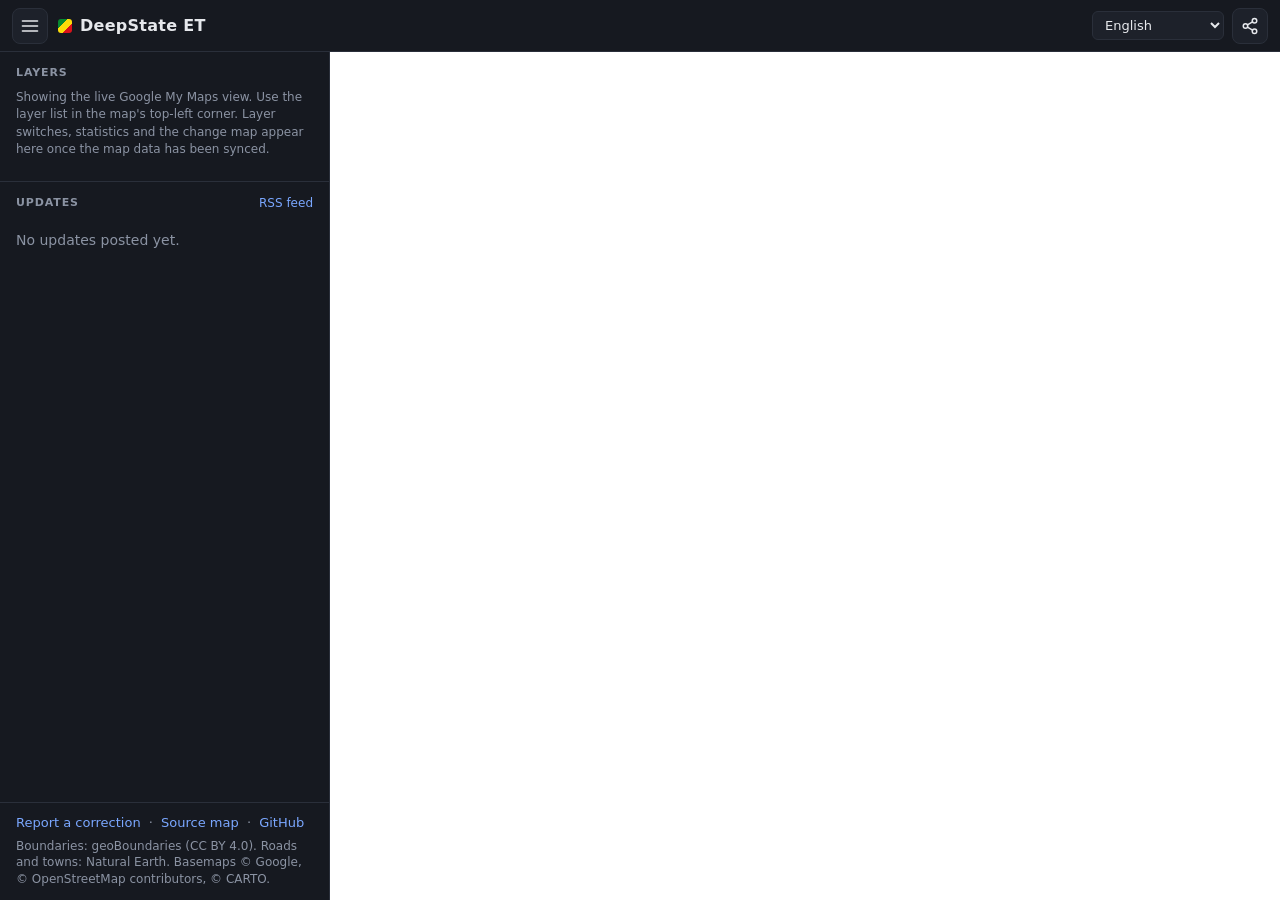
==== commit 29132223: "Add a dashboard for posting updates and event markers admin.html lets the map owner log in with a pa" ====
--- a/index.html
+++ b/index.html
@@ -151,6 +151,7 @@
   <script src="vendor/jszip.min.js"></script>
   <script src="js/i18n.js"></script>
   <script src="js/geo.js"></script>
+  <script src="js/events.js"></script>
   <script src="js/app.js"></script>
 </body>
 </html>
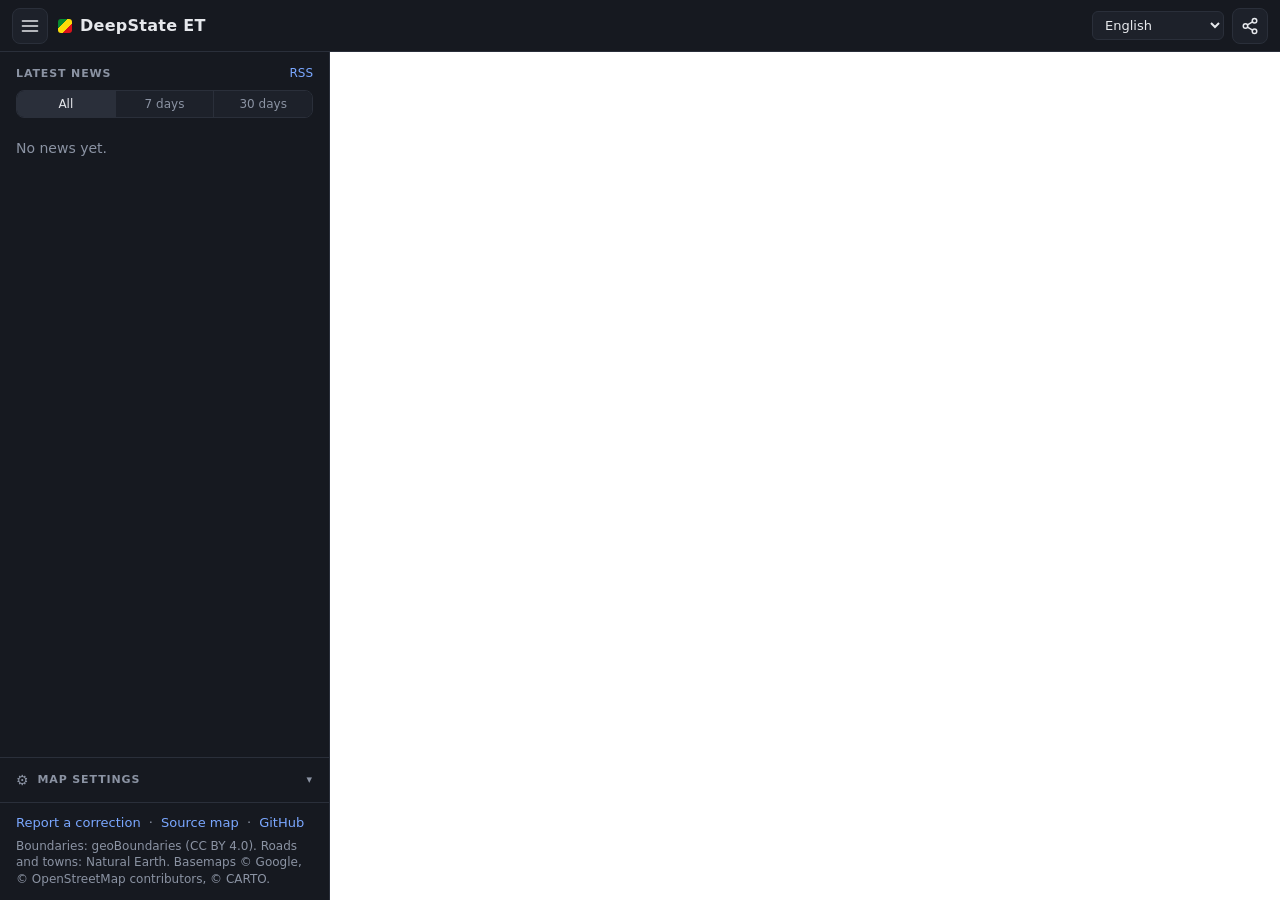
==== commit 8898996e: "Simplify: one post form with event icons, cleaner map page - Dashboard: a single 'New post' form (ty" ====
--- a/index.html
+++ b/index.html
@@ -68,11 +68,25 @@
       </section>
 
       <section class="panel-section data-only" id="overview-section" hidden>
-        <h2 class="section-title" data-i18n="overview">Control overview</h2>
+        <h2 class="section-title" data-i18n="overview">Who controls what</h2>
         <ul id="overview" class="overview"></ul>
       </section>
 
-      <section class="panel-section data-only" id="changes-section">
+      <section class="panel-section grow" id="news-section">
+        <h2 class="section-title">
+          <span data-i18n="updates">Latest news</span>
+          <a href="feed.xml" class="rss-link" data-i18n="rss">RSS</a>
+        </h2>
+        <div id="events-filter" class="segments" role="group" aria-label="Time period">
+          <button data-days="0" class="active" data-i18n="allTime">All</button>
+          <button data-days="7" data-i18n="last7">7 days</button>
+          <button data-days="30" data-i18n="last30">30 days</button>
+        </div>
+        <ul id="icon-key" class="icon-key" hidden></ul>
+        <ol id="updates" class="updates"></ol>
+      </section>
+
+      <section class="panel-section data-only" id="changes-section" hidden>
         <h2 class="section-title">
           <span data-i18n="changesSince">Changes since</span>
           <select id="compare-select" class="compact-select" aria-label="Compare with"></select>
@@ -84,40 +98,24 @@
         <ul id="changes" class="changes"></ul>
       </section>
 
-      <section class="panel-section">
-        <h2 class="section-title" data-i18n="layers">Layers</h2>
+      <details class="panel-section settings">
+        <summary data-i18n="mapSettings">Map settings</summary>
         <p id="embed-info" class="muted small" data-i18n="embedInfo" hidden></p>
+        <h3 class="sub-title data-only" data-i18n="layers">Layers</h3>
         <ul id="layer-list" class="layer-list data-only"></ul>
-        <div id="events-filter" class="segmented data-only" hidden>
-          <span class="muted small" data-i18n="events">Events</span>
-          <div class="segments">
-            <button data-days="0" class="active" data-i18n="allTime">All</button>
-            <button data-days="30" data-i18n="last30">Last 30 days</button>
-            <button data-days="7" data-i18n="last7">Last 7 days</button>
-          </div>
+        <h3 class="sub-title data-only" data-i18n="referenceLayers">Reference</h3>
+        <div class="data-only">
+          <label class="toggle-row"><input type="checkbox" data-ref="regions" checked><span data-i18n="regions">Regions</span></label>
+          <label class="toggle-row"><input type="checkbox" data-ref="zones"><span data-i18n="adminZones">Administrative zones</span></label>
+          <label class="toggle-row"><input type="checkbox" data-ref="woredas"><span data-i18n="woredas">Woredas (zoom in)</span></label>
+          <label class="toggle-row"><input type="checkbox" data-ref="roads"><span data-i18n="roads">Main roads</span></label>
+          <label class="toggle-row"><input type="checkbox" data-ref="towns" checked><span data-i18n="towns">Towns and cities</span></label>
         </div>
-      </section>
-
-      <section class="panel-section data-only">
-        <h2 class="section-title" data-i18n="referenceLayers">Reference layers</h2>
-        <label class="toggle-row"><input type="checkbox" data-ref="regions" checked><span data-i18n="regions">Regions</span></label>
-        <label class="toggle-row"><input type="checkbox" data-ref="zones"><span data-i18n="adminZones">Administrative zones</span></label>
-        <label class="toggle-row"><input type="checkbox" data-ref="woredas"><span data-i18n="woredas">Woredas (zoom in)</span></label>
-        <label class="toggle-row"><input type="checkbox" data-ref="roads"><span data-i18n="roads">Main roads</span></label>
-        <label class="toggle-row"><input type="checkbox" data-ref="towns" checked><span data-i18n="towns">Towns and cities</span></label>
-        <label class="select-row">
+        <label class="select-row data-only">
           <span data-i18n="basemap">Basemap</span>
           <select id="basemap-select" aria-label="Basemap"></select>
         </label>
-      </section>
-
-      <section class="panel-section grow">
-        <h2 class="section-title">
-          <span data-i18n="updates">Updates</span>
-          <a href="feed.xml" class="rss-link" data-i18n="rss">RSS feed</a>
-        </h2>
-        <ol id="updates" class="updates"></ol>
-      </section>
+      </details>
 
       <footer class="panel-footer">
         <a id="report-link" href="#" target="_blank" rel="noopener" data-i18n="reportCorrection">Report a correction</a>
--- a/css/style.css
+++ b/css/style.css
@@ -312,3 +312,43 @@
   .timeline { bottom: 16px; }
   body:not(.panel-closed) .timeline { display: none; }
 }
+
+/* Event icons (see js/events.js) */
+.event-icon { background: none; border: none; }
+.event-pin {
+  display: inline-flex; align-items: center; justify-content: center; flex: none;
+  border-radius: 50%; background: var(--c); color: #fff;
+  border: 2px solid #fff; box-shadow: 0 1px 4px rgba(0,0,0,.55);
+  box-sizing: border-box;
+}
+.event-icon .event-pin { transition: transform .12s ease; }
+.event-icon:hover .event-pin { transform: scale(1.18); }
+.mini-icon { display: inline-flex; vertical-align: middle; margin-right: 6px; }
+.mini-icon .event-pin { border-width: 1.5px; }
+.leaflet-popup-content .layer-tag { display: flex; align-items: center; }
+
+/* Latest news */
+#news-section .segments { margin-bottom: 10px; }
+.icon-key { list-style: none; margin: 0 0 8px; padding: 0; display: flex; flex-wrap: wrap; gap: 6px 12px; font-size: 12px; color: var(--muted); }
+.icon-key li { display: flex; align-items: center; gap: 5px; }
+.icon-key .event-pin { border-width: 1.5px; }
+.updates li { display: flex; gap: 10px; align-items: flex-start; }
+.updates li.clickable { cursor: pointer; }
+.updates li.clickable:hover p { color: #fff; }
+.updates li.empty { display: block; }
+.update-icon { flex: none; margin-top: 2px; }
+.update-body { flex: 1; min-width: 0; }
+.update-body p { overflow-wrap: anywhere; }
+.update-links { display: flex; flex-wrap: wrap; gap: 4px 12px; }
+
+/* Map settings (collapsed by default) */
+.settings summary {
+  cursor: pointer; list-style: none; display: flex; align-items: center; gap: 8px;
+  font-size: 11px; font-weight: 700; text-transform: uppercase; letter-spacing: .08em; color: var(--muted);
+}
+.settings summary::-webkit-details-marker { display: none; }
+.settings summary::before { content: "⚙"; font-size: 14px; }
+.settings summary::after { content: "▾"; margin-left: auto; transition: transform .15s; }
+.settings[open] summary::after { transform: rotate(180deg); }
+.settings[open] summary { margin-bottom: 8px; }
+.sub-title { font-size: 12px; font-weight: 600; color: var(--muted); margin: 12px 0 4px; }
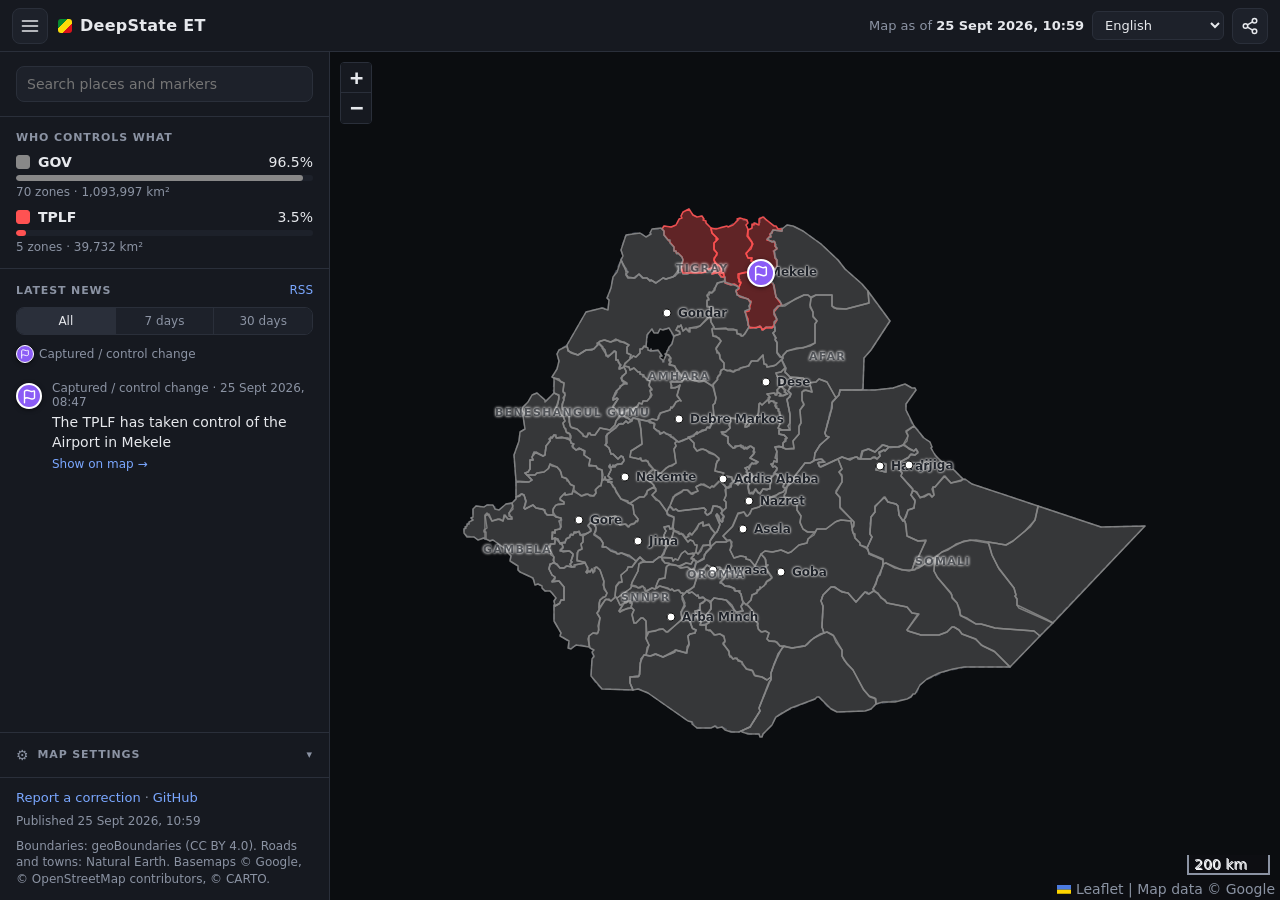
==== commit 6fe720e8: "Deploy site 2026-09-25 11:00 UTC" ====
--- a/index.html
+++ b/index.html
@@ -1,155 +1,35 @@
 <!doctype html>
 <html lang="en">
-<head>
-  <meta charset="utf-8">
-  <meta name="viewport" content="width=device-width, initial-scale=1, viewport-fit=cover">
-  <title>DeepState ET</title>
-  <meta name="description" content="Interactive situation map of Ethiopia: areas of control, changes over time and events, updated from a shared map.">
-  <meta name="theme-color" content="#0f1115">
+  <head>
+    <meta charset="utf-8" />
+    <meta name="viewport" content="width=device-width, initial-scale=1, viewport-fit=cover" />
+    <title>DeepState ET</title>
+    <meta name="description" content="Interactive situation map of Ethiopia: areas of control, changes over time, news and events." />
+    <meta name="theme-color" content="#0f1115" />
 
-  <meta property="og:type" content="website">
-  <meta property="og:title" content="DeepState ET: situation map of Ethiopia">
-  <meta property="og:description" content="Areas of control, changes over time and events across Ethiopia.">
-  <meta property="og:url" content="https://nahomiscool.github.io/deepStateET/">
-  <meta property="og:image" content="https://nahomiscool.github.io/deepStateET/img/og-image.png">
-  <meta property="og:image:width" content="1200">
-  <meta property="og:image:height" content="630">
-  <meta name="twitter:card" content="summary_large_image">
-  <meta name="twitter:title" content="DeepState ET: situation map of Ethiopia">
-  <meta name="twitter:description" content="Areas of control, changes over time and events across Ethiopia.">
-  <meta name="twitter:image" content="https://nahomiscool.github.io/deepStateET/img/og-image.png">
+    <meta property="og:type" content="website" />
+    <meta property="og:title" content="DeepState ET: situation map of Ethiopia" />
+    <meta property="og:description" content="Areas of control, changes over time and events across Ethiopia." />
+    <meta property="og:url" content="https://nahomiscool.github.io/deepStateET/" />
+    <meta property="og:image" content="https://nahomiscool.github.io/deepStateET/img/og-image.png" />
+    <meta property="og:image:width" content="1200" />
+    <meta property="og:image:height" content="630" />
+    <meta name="twitter:card" content="summary_large_image" />
+    <meta name="twitter:title" content="DeepState ET: situation map of Ethiopia" />
+    <meta name="twitter:description" content="Areas of control, changes over time and events across Ethiopia." />
+    <meta name="twitter:image" content="https://nahomiscool.github.io/deepStateET/img/og-image.png" />
 
-  <link rel="manifest" href="manifest.webmanifest">
-  <link rel="icon" href="img/icon.svg" type="image/svg+xml">
-  <link rel="apple-touch-icon" href="img/icon-192.png">
-  <link rel="alternate" type="application/rss+xml" title="DeepState ET updates" href="feed.xml">
-  <link rel="preconnect" href="https://fonts.googleapis.com">
-  <link rel="preconnect" href="https://fonts.gstatic.com" crossorigin>
-  <link rel="stylesheet" href="https://fonts.googleapis.com/css2?family=Noto+Sans+Ethiopic:wght@400;600;700&display=swap">
-  <link rel="stylesheet" href="vendor/leaflet/leaflet.css">
-  <link rel="stylesheet" href="css/style.css">
-</head>
-<body>
-  <header class="topbar">
-    <button class="icon-btn" id="panel-toggle" data-i18n-aria="panel" aria-label="Panel" aria-expanded="true">
-      <svg viewBox="0 0 24 24" width="20" height="20"><path d="M3 6h18M3 12h18M3 18h18" stroke="currentColor" stroke-width="2" stroke-linecap="round"/></svg>
-    </button>
-    <div class="brand">
-      <span class="brand-mark"></span>
-      <span class="brand-name" id="site-title">DeepState ET</span>
-    </div>
-    <div class="topbar-meta">
-      <span class="as-of data-only"><span class="muted" data-i18n="mapAsOf">Map as of</span> <b id="as-of-date">–</b></span>
-      <select id="lang-select" class="compact-select" aria-label="Language"></select>
-      <div class="share-wrap">
-        <button class="icon-btn" id="share-btn" data-i18n-aria="share" aria-label="Share" aria-haspopup="true" aria-expanded="false">
-          <svg viewBox="0 0 24 24" width="18" height="18" fill="none" stroke="currentColor" stroke-width="2" stroke-linecap="round" stroke-linejoin="round"><circle cx="18" cy="5" r="3"/><circle cx="6" cy="12" r="3"/><circle cx="18" cy="19" r="3"/><path d="M8.6 13.5l6.8 4M15.4 6.5l-6.8 4"/></svg>
-        </button>
-        <div id="share-menu" class="menu" hidden>
-          <button data-share="copy" data-i18n="copyLink">Copy link</button>
-          <button data-share="telegram">Telegram</button>
-          <button data-share="whatsapp">WhatsApp</button>
-          <button data-share="x">X (Twitter)</button>
-          <button data-share="facebook">Facebook</button>
-        </div>
-      </div>
-    </div>
-  </header>
-
-  <main class="layout">
-    <aside class="panel" id="panel">
-      <button class="sheet-handle" id="sheet-handle" aria-label="Expand panel"></button>
-
-      <section class="panel-section data-only">
-        <div class="search">
-          <input id="search" type="search" data-i18n-placeholder="search" placeholder="Search places and markers" autocomplete="off" aria-label="Search">
-          <ul id="search-results" class="search-results" hidden></ul>
-        </div>
-      </section>
-
-      <section class="panel-section data-only" id="overview-section" hidden>
-        <h2 class="section-title" data-i18n="overview">Who controls what</h2>
-        <ul id="overview" class="overview"></ul>
-      </section>
-
-      <section class="panel-section grow" id="news-section">
-        <h2 class="section-title">
-          <span data-i18n="updates">Latest news</span>
-          <a href="feed.xml" class="rss-link" data-i18n="rss">RSS</a>
-        </h2>
-        <div id="events-filter" class="segments" role="group" aria-label="Time period">
-          <button data-days="0" class="active" data-i18n="allTime">All</button>
-          <button data-days="7" data-i18n="last7">7 days</button>
-          <button data-days="30" data-i18n="last30">30 days</button>
-        </div>
-        <ul id="icon-key" class="icon-key" hidden></ul>
-        <ol id="updates" class="updates"></ol>
-      </section>
-
-      <section class="panel-section data-only" id="changes-section" hidden>
-        <h2 class="section-title">
-          <span data-i18n="changesSince">Changes since</span>
-          <select id="compare-select" class="compact-select" aria-label="Compare with"></select>
-        </h2>
-        <label class="toggle-row">
-          <input type="checkbox" id="toggle-highlight" checked>
-          <span data-i18n="highlightChanges">Highlight changes on the map</span>
-        </label>
-        <ul id="changes" class="changes"></ul>
-      </section>
-
-      <details class="panel-section settings">
-        <summary data-i18n="mapSettings">Map settings</summary>
-        <p id="embed-info" class="muted small" data-i18n="embedInfo" hidden></p>
-        <h3 class="sub-title data-only" data-i18n="layers">Layers</h3>
-        <ul id="layer-list" class="layer-list data-only"></ul>
-        <h3 class="sub-title data-only" data-i18n="referenceLayers">Reference</h3>
-        <div class="data-only">
-          <label class="toggle-row"><input type="checkbox" data-ref="regions" checked><span data-i18n="regions">Regions</span></label>
-          <label class="toggle-row"><input type="checkbox" data-ref="zones"><span data-i18n="adminZones">Administrative zones</span></label>
-          <label class="toggle-row"><input type="checkbox" data-ref="woredas"><span data-i18n="woredas">Woredas (zoom in)</span></label>
-          <label class="toggle-row"><input type="checkbox" data-ref="roads"><span data-i18n="roads">Main roads</span></label>
-          <label class="toggle-row"><input type="checkbox" data-ref="towns" checked><span data-i18n="towns">Towns and cities</span></label>
-        </div>
-        <label class="select-row data-only">
-          <span data-i18n="basemap">Basemap</span>
-          <select id="basemap-select" aria-label="Basemap"></select>
-        </label>
-      </details>
-
-      <footer class="panel-footer">
-        <a id="report-link" href="#" target="_blank" rel="noopener" data-i18n="reportCorrection">Report a correction</a>
-        <span class="dot">·</span>
-        <a id="source-link" href="#" target="_blank" rel="noopener" data-i18n="sourceMap">Source map</a>
-        <span class="dot">·</span>
-        <a href="https://github.com/nahomiscool/deepStateET" target="_blank" rel="noopener">GitHub</a>
-        <button id="install-btn" class="link-btn" data-i18n="install" hidden>Install app</button>
-        <p class="muted small">Boundaries: geoBoundaries (CC BY 4.0). Roads and towns: Natural Earth. Basemaps © Google, © OpenStreetMap contributors, © CARTO.</p>
-      </footer>
-    </aside>
-
-    <div class="map-wrap">
-      <div id="map" role="application" aria-label="Map of Ethiopia"></div>
-      <iframe id="embed" title="Ethiopia map (Google My Maps)" allowfullscreen></iframe>
-      <div id="timeline" class="timeline" hidden>
-        <button id="play-btn" class="icon-btn" data-i18n-aria="play" aria-label="Play">
-          <svg viewBox="0 0 24 24" width="16" height="16"><path id="play-icon" d="M7 5l12 7-12 7z" fill="currentColor"/></svg>
-        </button>
-        <input id="timeline-range" type="range" min="0" max="0" step="1" value="0" aria-label="Snapshot date">
-        <span id="timeline-label" class="timeline-label"></span>
-      </div>
-      <div id="notice" class="notice" hidden></div>
-      <div id="toast" class="toast" hidden></div>
-      <div id="drop-hint" class="drop-hint" data-i18n="dropHint" hidden>Drop a .kml or .kmz file to preview it</div>
-    </div>
-  </main>
-
-  <script src="vendor/leaflet/leaflet.js"></script>
-  <script src="vendor/togeojson.umd.js"></script>
-  <script src="vendor/jszip.min.js"></script>
-  <script src="js/i18n.js"></script>
-  <script src="js/geo.js"></script>
-  <script src="js/events.js"></script>
-  <script src="js/app.js"></script>
-</body>
+    <link rel="manifest" href="./manifest.webmanifest" />
+    <link rel="icon" href="./img/icon.svg" type="image/svg+xml" />
+    <link rel="apple-touch-icon" href="./img/icon-192.png" />
+    <link rel="alternate" type="application/rss+xml" title="DeepState ET updates" href="./data/feed.xml" />
+    <link rel="preconnect" href="https://fonts.googleapis.com" />
+    <link rel="preconnect" href="https://fonts.gstatic.com" crossorigin />
+    <link rel="stylesheet" href="https://fonts.googleapis.com/css2?family=Noto+Sans+Ethiopic:wght@400;600;700&display=swap" />
+    <script type="module" crossorigin src="./assets/index-461Q_a-B.js"></script>
+    <link rel="stylesheet" crossorigin href="./assets/index-3sHrDhlF.css">
+  </head>
+  <body>
+    <div id="root"></div>
+  </body>
 </html>
--- a/assets/index-3sHrDhlF.css
+++ b/assets/index-3sHrDhlF.css
@@ -0,0 +1 @@
+.leaflet-pane,.leaflet-tile,.leaflet-marker-icon,.leaflet-marker-shadow,.leaflet-tile-container,.leaflet-pane>svg,.leaflet-pane>canvas,.leaflet-zoom-box,.leaflet-image-layer,.leaflet-layer{position:absolute;top:0;left:0}.leaflet-container{overflow:hidden}.leaflet-tile,.leaflet-marker-icon,.leaflet-marker-shadow{-webkit-user-select:none;user-select:none;-webkit-user-drag:none}.leaflet-tile::selection{background:0 0}.leaflet-safari .leaflet-tile{image-rendering:-webkit-optimize-contrast}.leaflet-safari .leaflet-tile-container{-webkit-transform-origin:0 0;width:1600px;height:1600px}.leaflet-marker-icon,.leaflet-marker-shadow{display:block}.leaflet-container .leaflet-overlay-pane svg{max-width:none!important;max-height:none!important}.leaflet-container .leaflet-marker-pane img,.leaflet-container .leaflet-shadow-pane img,.leaflet-container .leaflet-tile-pane img,.leaflet-container img.leaflet-image-layer,.leaflet-container .leaflet-tile{width:auto;padding:0;max-width:none!important;max-height:none!important}.leaflet-container img.leaflet-tile{mix-blend-mode:plus-lighter}.leaflet-container.leaflet-touch-zoom{-ms-touch-action:pan-x pan-y;touch-action:pan-x pan-y}.leaflet-container.leaflet-touch-drag{-ms-touch-action:pinch-zoom;touch-action:none;touch-action:pinch-zoom}.leaflet-container.leaflet-touch-drag.leaflet-touch-zoom{-ms-touch-action:none;touch-action:none}.leaflet-container{-webkit-tap-highlight-color:transparent}.leaflet-container a{-webkit-tap-highlight-color:#33b5e566}.leaflet-tile{filter:inherit;visibility:hidden}.leaflet-tile-loaded{visibility:inherit}.leaflet-zoom-box{box-sizing:border-box;z-index:800;width:0;height:0}.leaflet-overlay-pane svg{-moz-user-select:none}.leaflet-pane{z-index:400}.leaflet-tile-pane{z-index:200}.leaflet-overlay-pane{z-index:400}.leaflet-shadow-pane{z-index:500}.leaflet-marker-pane{z-index:600}.leaflet-tooltip-pane{z-index:650}.leaflet-popup-pane{z-index:700}.leaflet-map-pane canvas{z-index:100}.leaflet-map-pane svg{z-index:200}.leaflet-vml-shape{width:1px;height:1px}.lvml{behavior:url(#default#VML);display:inline-block;position:absolute}.leaflet-control{z-index:800;pointer-events:visiblePainted;pointer-events:auto;position:relative}.leaflet-top,.leaflet-bottom{z-index:1000;pointer-events:none;position:absolute}.leaflet-top{top:0}.leaflet-right{right:0}.leaflet-bottom{bottom:0}.leaflet-left{left:0}.leaflet-control{float:left;clear:both}.leaflet-right .leaflet-control{float:right}.leaflet-top .leaflet-control{margin-top:10px}.leaflet-bottom .leaflet-control{margin-bottom:10px}.leaflet-left .leaflet-control{margin-left:10px}.leaflet-right .leaflet-control{margin-right:10px}.leaflet-fade-anim .leaflet-popup{opacity:0;transition:opacity .2s linear}.leaflet-fade-anim .leaflet-map-pane .leaflet-popup{opacity:1}.leaflet-zoom-animated{transform-origin:0 0}svg.leaflet-zoom-animated{will-change:transform}.leaflet-zoom-anim .leaflet-zoom-animated{-webkit-transition:-webkit-transform .25s cubic-bezier(0,0,.25,1);-moz-transition:-moz-transform .25s cubic-bezier(0,0,.25,1);transition:transform .25s cubic-bezier(0,0,.25,1)}.leaflet-zoom-anim .leaflet-tile,.leaflet-pan-anim .leaflet-tile{transition:none}.leaflet-zoom-anim .leaflet-zoom-hide{visibility:hidden}.leaflet-interactive{cursor:pointer}.leaflet-grab{cursor:-webkit-grab;cursor:-moz-grab;cursor:grab}.leaflet-crosshair,.leaflet-crosshair .leaflet-interactive{cursor:crosshair}.leaflet-popup-pane,.leaflet-control{cursor:auto}.leaflet-dragging .leaflet-grab,.leaflet-dragging .leaflet-grab .leaflet-interactive,.leaflet-dragging .leaflet-marker-draggable{cursor:move;cursor:-webkit-grabbing;cursor:-moz-grabbing;cursor:grabbing}.leaflet-marker-icon,.leaflet-marker-shadow,.leaflet-image-layer,.leaflet-pane>svg path,.leaflet-tile-container{pointer-events:none}.leaflet-marker-icon.leaflet-interactive,.leaflet-image-layer.leaflet-interactive,.leaflet-pane>svg path.leaflet-interactive,svg.leaflet-image-layer.leaflet-interactive path{pointer-events:visiblePainted;pointer-events:auto}.leaflet-container{outline-offset:1px;background:#ddd}.leaflet-container a{color:#0078a8}.leaflet-zoom-box{background:#ffffff80;border:2px dotted #38f}.leaflet-container{font-family:Helvetica Neue,Arial,Helvetica,sans-serif;font-size:.75rem;line-height:1.5}.leaflet-bar{border-radius:4px;box-shadow:0 1px 5px #000000a6}.leaflet-bar a{text-align:center;color:#000;background-color:#fff;border-bottom:1px solid #ccc;width:26px;height:26px;line-height:26px;text-decoration:none;display:block}.leaflet-bar a,.leaflet-control-layers-toggle{background-position:50%;background-repeat:no-repeat;display:block}.leaflet-bar a:hover,.leaflet-bar a:focus{background-color:#f4f4f4}.leaflet-bar a:first-child{border-top-left-radius:4px;border-top-right-radius:4px}.leaflet-bar a:last-child{border-bottom:none;border-bottom-right-radius:4px;border-bottom-left-radius:4px}.leaflet-bar a.leaflet-disabled{cursor:default;color:#bbb;background-color:#f4f4f4}.leaflet-touch .leaflet-bar a{width:30px;height:30px;line-height:30px}.leaflet-touch .leaflet-bar a:first-child{border-top-left-radius:2px;border-top-right-radius:2px}.leaflet-touch .leaflet-bar a:last-child{border-bottom-right-radius:2px;border-bottom-left-radius:2px}.leaflet-control-zoom-in,.leaflet-control-zoom-out{text-indent:1px;font:700 18px Lucida Console,Monaco,monospace}.leaflet-touch .leaflet-control-zoom-in,.leaflet-touch .leaflet-control-zoom-out{font-size:22px}.leaflet-control-layers{background:#fff;border-radius:5px;box-shadow:0 1px 5px #0006}.leaflet-control-layers-toggle{background-image:url([data-uri]);width:36px;height:36px}.leaflet-retina .leaflet-control-layers-toggle{background-image:url([data-uri]);background-size:26px 26px}.leaflet-touch .leaflet-control-layers-toggle{width:44px;height:44px}.leaflet-control-layers .leaflet-control-layers-list,.leaflet-control-layers-expanded .leaflet-control-layers-toggle{display:none}.leaflet-control-layers-expanded .leaflet-control-layers-list{display:block;position:relative}.leaflet-control-layers-expanded{color:#333;background:#fff;padding:6px 10px 6px 6px}.leaflet-control-layers-scrollbar{padding-right:5px;overflow:hidden scroll}.leaflet-control-layers-selector{margin-top:2px;position:relative;top:1px}.leaflet-control-layers label{font-size:1.08333em;display:block}.leaflet-control-layers-separator{border-top:1px solid #ddd;height:0;margin:5px -10px 5px -6px}.leaflet-default-icon-path{background-image:url([data-uri])}.leaflet-container .leaflet-control-attribution{background:#fffc;margin:0}.leaflet-control-attribution,.leaflet-control-scale-line{color:#333;padding:0 5px;line-height:1.4}.leaflet-control-attribution a{text-decoration:none}.leaflet-control-attribution a:hover,.leaflet-control-attribution a:focus{text-decoration:underline}.leaflet-attribution-flag{width:1em;height:.6669em;vertical-align:baseline!important;display:inline!important}.leaflet-left .leaflet-control-scale{margin-left:5px}.leaflet-bottom .leaflet-control-scale{margin-bottom:5px}.leaflet-control-scale-line{white-space:nowrap;box-sizing:border-box;text-shadow:1px 1px #fff;background:#fffc;border:2px solid #777;border-top:none;padding:2px 5px 1px;line-height:1.1}.leaflet-control-scale-line:not(:first-child){border-top:2px solid #777;border-bottom:none;margin-top:-2px}.leaflet-control-scale-line:not(:first-child):not(:last-child){border-bottom:2px solid #777}.leaflet-touch .leaflet-control-attribution,.leaflet-touch .leaflet-control-layers,.leaflet-touch .leaflet-bar{box-shadow:none}.leaflet-touch .leaflet-control-layers,.leaflet-touch .leaflet-bar{background-clip:padding-box;border:2px solid #0003}.leaflet-popup{text-align:center;margin-bottom:20px;position:absolute}.leaflet-popup-content-wrapper{text-align:left;border-radius:12px;padding:1px}.leaflet-popup-content{min-height:1px;margin:13px 24px 13px 20px;font-size:1.08333em;line-height:1.3}.leaflet-popup-content p{margin:1.3em 0}.leaflet-popup-tip-container{pointer-events:none;width:40px;height:20px;margin-top:-1px;margin-left:-20px;position:absolute;left:50%;overflow:hidden}.leaflet-popup-tip{pointer-events:auto;width:17px;height:17px;margin:-10px auto 0;padding:1px;transform:rotate(45deg)}.leaflet-popup-content-wrapper,.leaflet-popup-tip{color:#333;background:#fff;box-shadow:0 3px 14px #0006}.leaflet-container a.leaflet-popup-close-button{text-align:center;color:#757575;background:0 0;border:none;width:24px;height:24px;font:16px/24px Tahoma,Verdana,sans-serif;text-decoration:none;position:absolute;top:0;right:0}.leaflet-container a.leaflet-popup-close-button:hover,.leaflet-container a.leaflet-popup-close-button:focus{color:#585858}.leaflet-popup-scrolled{overflow:auto}.leaflet-oldie .leaflet-popup-content-wrapper{-ms-zoom:1}.leaflet-oldie .leaflet-popup-tip{-ms-filter:"progid:DXImageTransform.Microsoft.Matrix(M11=0.70710678, M12=0.70710678, M21=-0.70710678, M22=0.70710678)";width:24px;filter:progid:DXImageTransform.Microsoft.Matrix(M11=.707107, M12=.707107, M21=-.707107, M22=.707107);margin:0 auto}.leaflet-oldie .leaflet-control-zoom,.leaflet-oldie .leaflet-control-layers,.leaflet-oldie .leaflet-popup-content-wrapper,.leaflet-oldie .leaflet-popup-tip{border:1px solid #999}.leaflet-div-icon{background:#fff;border:1px solid #666}.leaflet-tooltip{color:#222;white-space:nowrap;-webkit-user-select:none;user-select:none;pointer-events:none;background-color:#fff;border:1px solid #fff;border-radius:3px;padding:6px;position:absolute;box-shadow:0 1px 3px #0006}.leaflet-tooltip.leaflet-interactive{cursor:pointer;pointer-events:auto}.leaflet-tooltip-top:before,.leaflet-tooltip-bottom:before,.leaflet-tooltip-left:before,.leaflet-tooltip-right:before{pointer-events:none;content:"";background:0 0;border:6px solid #0000;position:absolute}.leaflet-tooltip-bottom{margin-top:6px}.leaflet-tooltip-top{margin-top:-6px}.leaflet-tooltip-bottom:before,.leaflet-tooltip-top:before{margin-left:-6px;left:50%}.leaflet-tooltip-top:before{border-top-color:#fff;margin-bottom:-12px;bottom:0}.leaflet-tooltip-bottom:before{border-bottom-color:#fff;margin-top:-12px;margin-left:-6px;top:0}.leaflet-tooltip-left{margin-left:-6px}.leaflet-tooltip-right{margin-left:6px}.leaflet-tooltip-left:before,.leaflet-tooltip-right:before{margin-top:-6px;top:50%}.leaflet-tooltip-left:before{border-left-color:#fff;margin-right:-12px;right:0}.leaflet-tooltip-right:before{border-right-color:#fff;margin-left:-12px;left:0}@media print{.leaflet-control{-webkit-print-color-adjust:exact;print-color-adjust:exact}}[hidden]{display:none!important}:root{--bg:#0f1115;--panel:#161920;--panel-2:#1d212a;--border:#2a2f3a;--text:#e6e8ec;--muted:#8b93a3;--accent:#e5484d;--link:#7aa7ff;--up:#3fb950;--down:#f85149;--highlight:#ffd23f;--topbar-h:52px;--panel-w:330px;--lightningcss-light: ;--lightningcss-dark:initial;color-scheme:dark;font-family:system-ui,-apple-system,Segoe UI,Roboto,Noto Sans Ethiopic,sans-serif}*{box-sizing:border-box}html,body{height:100%;margin:0}body{background:var(--bg);color:var(--text);font-size:14px;overflow:hidden}html[lang=am] body{font-family:Noto Sans Ethiopic,system-ui,sans-serif}a{color:var(--link);text-decoration:none}a:hover{text-decoration:underline}.muted{color:var(--muted)}.small{font-size:12px}button{font:inherit}.topbar{height:var(--topbar-h);background:var(--panel);border-bottom:1px solid var(--border);z-index:1003;align-items:center;gap:10px;padding:0 12px;display:flex;position:relative}.brand{letter-spacing:.02em;align-items:center;gap:8px;min-width:0;font-weight:700;display:flex}.brand-mark{background:linear-gradient(135deg,#078930 0 33%,#fcdd09 33% 66%,#da121a 66%);border-radius:3px;flex:none;width:14px;height:14px}.brand-name{white-space:nowrap;text-overflow:ellipsis;font-size:16px;overflow:hidden}.topbar-meta{align-items:center;gap:8px;min-width:0;margin-left:auto;display:flex}.as-of{white-space:nowrap;text-overflow:ellipsis;font-size:13px;overflow:hidden}.compact-select,.select-row select{background:var(--panel-2);color:var(--text);border:1px solid var(--border);font:inherit;border-radius:6px;padding:5px 8px;font-size:13px}.icon-btn{border:1px solid var(--border);background:var(--panel-2);width:36px;height:36px;color:var(--text);cursor:pointer;border-radius:8px;flex:none;justify-content:center;align-items:center;display:inline-flex}.icon-btn:hover{border-color:var(--muted)}.link-btn{color:var(--link);cursor:pointer;background:0 0;border:none;margin-left:8px;padding:0}.share-wrap{position:relative}.menu{z-index:1004;background:var(--panel);border:1px solid var(--border);border-radius:10px;flex-direction:column;min-width:170px;padding:4px;display:flex;position:absolute;top:calc(100% + 6px);right:0;box-shadow:0 8px 28px #00000080}.menu button{text-align:left;color:var(--text);cursor:pointer;background:0 0;border:none;border-radius:6px;padding:8px 10px}.menu button:hover{background:var(--panel-2)}.layout{height:calc(100% - var(--topbar-h));display:flex}.panel{width:var(--panel-w);background:var(--panel);border-right:1px solid var(--border);flex-direction:column;flex:none;transition:margin-left .2s,transform .2s;display:flex;overflow-y:auto}body.panel-closed .panel{margin-left:calc(-1 * var(--panel-w))}.sheet-handle{display:none}.panel-section{border-bottom:1px solid var(--border);padding:14px 16px}.panel-section.grow{flex:1}.section-title{text-transform:uppercase;letter-spacing:.08em;color:var(--muted);flex-wrap:wrap;align-items:center;gap:8px;margin:0 0 10px;font-size:11px;font-weight:700;display:flex}.section-title .compact-select{text-transform:none;letter-spacing:0;padding:3px 6px;font-size:12px;font-weight:400}.rss-link{text-transform:none;letter-spacing:0;margin-left:auto;font-size:12px;font-weight:400}.map-wrap{flex:1;min-width:0;position:relative}#map{background:#0b0d10;position:absolute;inset:0}.search{position:relative}.search input{width:100%;font:inherit;background:var(--panel-2);color:var(--text);border:1px solid var(--border);border-radius:8px;padding:9px 10px}.search input:focus{border-color:var(--link);outline:none}.search-results{background:var(--panel-2);border:1px solid var(--border);border-radius:8px;max-height:280px;margin:6px 0 0;padding:4px 0;list-style:none;overflow-y:auto}.search-results li{cursor:pointer;align-items:center;gap:8px;padding:7px 10px;display:flex}.search-results li:hover,.search-results li.active{background:var(--border)}.search-results .sub{color:var(--muted);white-space:nowrap;text-overflow:ellipsis;max-width:45%;margin-left:auto;font-size:12px;overflow:hidden}.overview{flex-direction:column;gap:10px;margin:0;padding:0;list-style:none;display:flex}.overview-row{align-items:center;gap:8px;display:flex}.overview-row .name{flex:1;font-weight:600}.overview-row .pct{font-variant-numeric:tabular-nums}.bar{background:var(--panel-2);border-radius:3px;height:6px;margin:5px 0 4px;overflow:hidden}.bar span{border-radius:3px;height:100%;display:block}.overview-meta{color:var(--muted);font-variant-numeric:tabular-nums;justify-content:space-between;gap:8px;font-size:12px;display:flex}.delta.up{color:var(--up)}.delta.down{color:var(--down)}.changes{max-height:240px;margin:4px 0 0;padding:0;list-style:none;overflow-y:auto}.changes li{border-bottom:1px solid var(--border);cursor:pointer;flex-direction:column;gap:2px;padding:7px 0;display:flex}.changes li.muted{cursor:default;border-bottom:none}.changes li:last-child{border-bottom:none}.changes li:not(.muted):hover .change-name{color:var(--highlight)}.change-name{font-weight:600}.change-detail{color:var(--muted);flex-wrap:wrap;align-items:center;gap:4px;font-size:12px;display:flex}.change-detail .swatch{width:10px;height:10px}.layer-list{margin:0 0 8px;padding:0;list-style:none}.layer-list>li,.toggle-row{cursor:pointer;align-items:center;gap:10px;padding:6px 0;display:flex}.layer-list>li{flex-wrap:wrap}.layer-list li label{cursor:pointer;flex:1;align-items:center;gap:10px;min-width:0;display:flex}.layer-list .name{text-overflow:ellipsis;white-space:nowrap;flex:1;overflow:hidden}.layer-list .count{color:var(--muted);font-variant-numeric:tabular-nums;font-size:12px}.layer-list .manual-legend{cursor:default}input[type=checkbox]{accent-color:var(--accent);flex:none;width:15px;height:15px;margin:0}.swatch{border:1px solid #ffffff40;border-radius:3px;flex:none;width:14px;height:14px;display:inline-block}.swatch.line{border:none;border-radius:2px;height:4px}.swatch.point{border-radius:50%;width:10px;height:10px;margin:0 2px}.swatch.town{background:#fff;border-color:#111}.sublegend{width:100%;margin:2px 0 4px 25px;padding:0;list-style:none}.sublegend li{align-items:center;gap:8px;padding:3px 0;font-size:13px;display:flex}.sublegend .name{flex:1}.sublegend .count{color:var(--muted);font-variant-numeric:tabular-nums;font-size:12px}.select-row{align-items:center;gap:10px;padding:6px 0;display:flex}.select-row span{flex:1}.select-row select{max-width:190px}.segmented{flex-direction:column;gap:6px;margin-top:8px;display:flex}.segments{border:1px solid var(--border);border-radius:8px;display:flex;overflow:hidden}.segments button{cursor:pointer;background:var(--panel-2);color:var(--muted);border:none;border-right:1px solid var(--border);flex:1;padding:6px 4px;font-size:12px}.segments button:last-child{border-right:none}.segments button.active{background:var(--border);color:var(--text)}.updates{margin:0;padding:0;list-style:none}.updates li{border-bottom:1px solid var(--border);padding:10px 0}.updates li:last-child{border-bottom:none}.updates time{color:var(--muted);align-items:center;gap:6px;margin-bottom:3px;font-size:12px;display:flex}.updates p{margin:0;line-height:1.45}.updates .go{margin-top:4px;font-size:12px;display:inline-block}.badge{text-transform:uppercase;letter-spacing:.06em;background:var(--panel-2);border:1px solid var(--border);color:var(--muted);border-radius:999px;padding:1px 6px;font-size:10px}.panel-footer{padding:12px 16px;font-size:13px}.panel-footer .dot{color:var(--muted);margin:0 4px}.panel-footer p{margin:8px 0 0;line-height:1.4}.timeline{z-index:1000;border:1px solid var(--border);background:#161920f0;border-radius:12px;align-items:center;gap:10px;width:min(560px,100% - 32px);padding:8px 12px;display:flex;position:absolute;bottom:28px;left:50%;transform:translate(-50%);box-shadow:0 6px 24px #0006}.timeline input[type=range]{accent-color:var(--accent);flex:1;min-width:0}.timeline-label{font-variant-numeric:tabular-nums;white-space:nowrap;text-align:right;min-width:92px;font-size:13px}.timeline .icon-btn{width:32px;height:32px}.notice{z-index:1000;border:1px solid var(--border);background:#161920f2;border-radius:10px;max-width:min(560px,100% - 32px);padding:12px 14px;line-height:1.45;position:absolute;top:12px;left:50%;transform:translate(-50%);box-shadow:0 6px 24px #0006}.notice code{background:var(--panel-2);border-radius:4px;padding:1px 5px;font-size:12px}.notice .close{float:right;color:var(--muted);cursor:pointer;background:0 0;border:none;margin-left:10px;font-size:18px;line-height:1}.toast{z-index:1002;background:var(--text);color:var(--bg);border-radius:999px;padding:8px 14px;font-size:13px;position:fixed;bottom:90px;left:50%;transform:translate(-50%)}.leaflet-container{font:inherit;background:#0b0d10}.leaflet-popup-content-wrapper,.leaflet-popup-tip{background:var(--panel);color:var(--text);border:1px solid var(--border);box-shadow:0 6px 24px #00000080}.leaflet-popup-content{max-width:300px;margin:12px 14px;line-height:1.45}.leaflet-popup-content h3{margin:0 0 4px;font-size:15px}.leaflet-popup-content .layer-tag{color:var(--muted);text-transform:uppercase;letter-spacing:.06em;font-size:11px}.leaflet-popup-content .change-tag{color:var(--highlight);background:#ffd23f26;border-radius:999px;margin:2px 0 4px;padding:2px 8px;font-size:12px;font-weight:600;display:inline-block}.leaflet-popup-content .desc{overflow-wrap:anywhere;margin-top:8px}.leaflet-popup-content .desc img{border-radius:6px;max-width:100%;height:auto}.leaflet-popup-content .coords{color:var(--muted);font-variant-numeric:tabular-nums;margin-top:6px;font-size:12px}.leaflet-popup-content table.fields{border-collapse:collapse;width:100%;margin-top:8px;font-size:12px}.leaflet-popup-content table.fields th{text-align:left;color:var(--muted);vertical-align:top;white-space:nowrap;padding:3px 10px 3px 0;font-weight:600}.leaflet-popup-content table.fields td{overflow-wrap:anywhere;padding:3px 0}.context-menu{flex-direction:column;gap:6px;display:flex}.context-menu .coords{margin-top:0!important}.leaflet-container a.leaflet-popup-close-button{color:var(--muted)}.leaflet-bar a,.leaflet-bar a:hover{background:var(--panel);color:var(--text);border-bottom-color:var(--border)}.leaflet-bar{border:1px solid var(--border)!important}.leaflet-control-attribution{color:var(--muted);background:#0f1115b3!important}.leaflet-control-attribution a{color:var(--muted)}.leaflet-control-scale-line{color:var(--text);border-color:var(--muted);background:#0f1115b3}.coord-readout{color:var(--muted);font-variant-numeric:tabular-nums;background:#0f1115cc;border-radius:6px;padding:3px 8px;font-size:12px}.region-label,.town-label{box-shadow:none;text-shadow:0 0 3px #000,0 0 2px #000;background:0 0;border:none;padding:0}.region-label:before,.town-label:before{display:none}.region-label{color:#e6e8ec99;text-transform:uppercase;letter-spacing:.12em;font-size:11px;font-weight:600}.town-label{color:#f1f3f6;font-size:11px;font-weight:600}.town-major{font-size:12px}.z-low .town-minor,.z-low path.town-minor,.z-high .region-label{display:none}body.light-basemap .region-label{color:#1e222ab3;text-shadow:0 0 3px #fff,0 0 3px #fff}body.light-basemap .town-label{color:#1b1f27;text-shadow:0 0 3px #fff,0 0 2px #fff}.pulse{animation:1.6s ease-in-out infinite pulse}@keyframes pulse{0%,to{stroke-opacity:1}50%{stroke-opacity:.25}}@media (prefers-reduced-motion:reduce){.pulse{animation:none}}@media (width<=720px){.panel{z-index:1001;border-right:none;border-top:1px solid var(--border);border-radius:16px 16px 0 0;width:100%;height:48vh;transition:transform .22s,height .22s;position:absolute;bottom:0;left:0;right:0;box-shadow:0 -8px 28px #00000080;margin:0!important}body.panel-closed .panel{transform:translateY(100%)}body.sheet-full .panel{height:calc(100% - var(--topbar-h));border-radius:0}.sheet-handle{cursor:pointer;background:0 0;border:none;flex:none;align-self:center;width:100%;height:22px;padding:0;display:block;position:relative}.sheet-handle:after{content:"";background:var(--border);border-radius:2px;width:40px;height:4px;position:absolute;top:8px;left:50%;transform:translate(-50%)}.panel-section:first-of-type{padding-top:4px}.as-of{display:none}.brand-name{font-size:15px}.topbar .compact-select{max-width:110px}.timeline{bottom:16px}body:not(.panel-closed) .timeline{display:none}}.event-icon{background:0 0;border:none}.event-pin{background:var(--c);color:#fff;box-sizing:border-box;border:2px solid #fff;border-radius:50%;flex:none;justify-content:center;align-items:center;display:inline-flex;box-shadow:0 1px 4px #0000008c}.event-icon .event-pin{transition:transform .12s}.event-icon:hover .event-pin{transform:scale(1.18)}.mini-icon{vertical-align:middle;margin-right:6px;display:inline-flex}.mini-icon .event-pin{border-width:1.5px}.leaflet-popup-content .layer-tag{align-items:center;display:flex}#news-section .segments{margin-bottom:10px}.icon-key{color:var(--muted);flex-wrap:wrap;gap:6px 12px;margin:0 0 8px;padding:0;font-size:12px;list-style:none;display:flex}.icon-key li{align-items:center;gap:5px;display:flex}.icon-key .event-pin{border-width:1.5px}.updates li{align-items:flex-start;gap:10px;display:flex}.updates li.clickable{cursor:pointer}.updates li.clickable:hover p{color:#fff}.updates li.empty{display:block}.update-icon{flex:none;margin-top:2px}.update-body{flex:1;min-width:0}.update-body p{overflow-wrap:anywhere}.update-links{flex-wrap:wrap;gap:4px 12px;display:flex}.settings summary{cursor:pointer;text-transform:uppercase;letter-spacing:.08em;color:var(--muted);align-items:center;gap:8px;font-size:11px;font-weight:700;list-style:none;display:flex}.settings summary::-webkit-details-marker{display:none}.settings summary:before{content:"⚙";font-size:14px}.settings summary:after{content:"▾";margin-left:auto;transition:transform .15s}.settings[open] summary:after{transform:rotate(180deg)}.settings[open] summary{margin-bottom:8px}.sub-title{color:var(--muted);margin:12px 0 4px;font-size:12px;font-weight:600}#root{height:100%}.loading{text-align:center;height:100%;color:var(--muted);justify-content:center;align-items:center;padding:24px;display:flex}.zone-tooltip{color:var(--text);border:1px solid var(--border);box-shadow:none;background:#161920f0;font-weight:600}.zone-tooltip:before{display:none}.change-inline{flex-wrap:wrap;align-items:center;gap:4px;display:inline-flex}.change-inline .swatch,.leaflet-popup-content td .swatch{vertical-align:-1px;width:10px;height:10px}.update-body p+p{margin-top:3px}.place-icon{background:0 0;border:none}.place-pin{color:#e6e8ec;box-sizing:border-box;background:#1d212a;border:1.5px solid #e6e8ec;border-radius:5px;flex:none;justify-content:center;align-items:center;display:inline-flex;box-shadow:0 1px 3px #00000080}.sublegend .place-pin{border-width:1px}
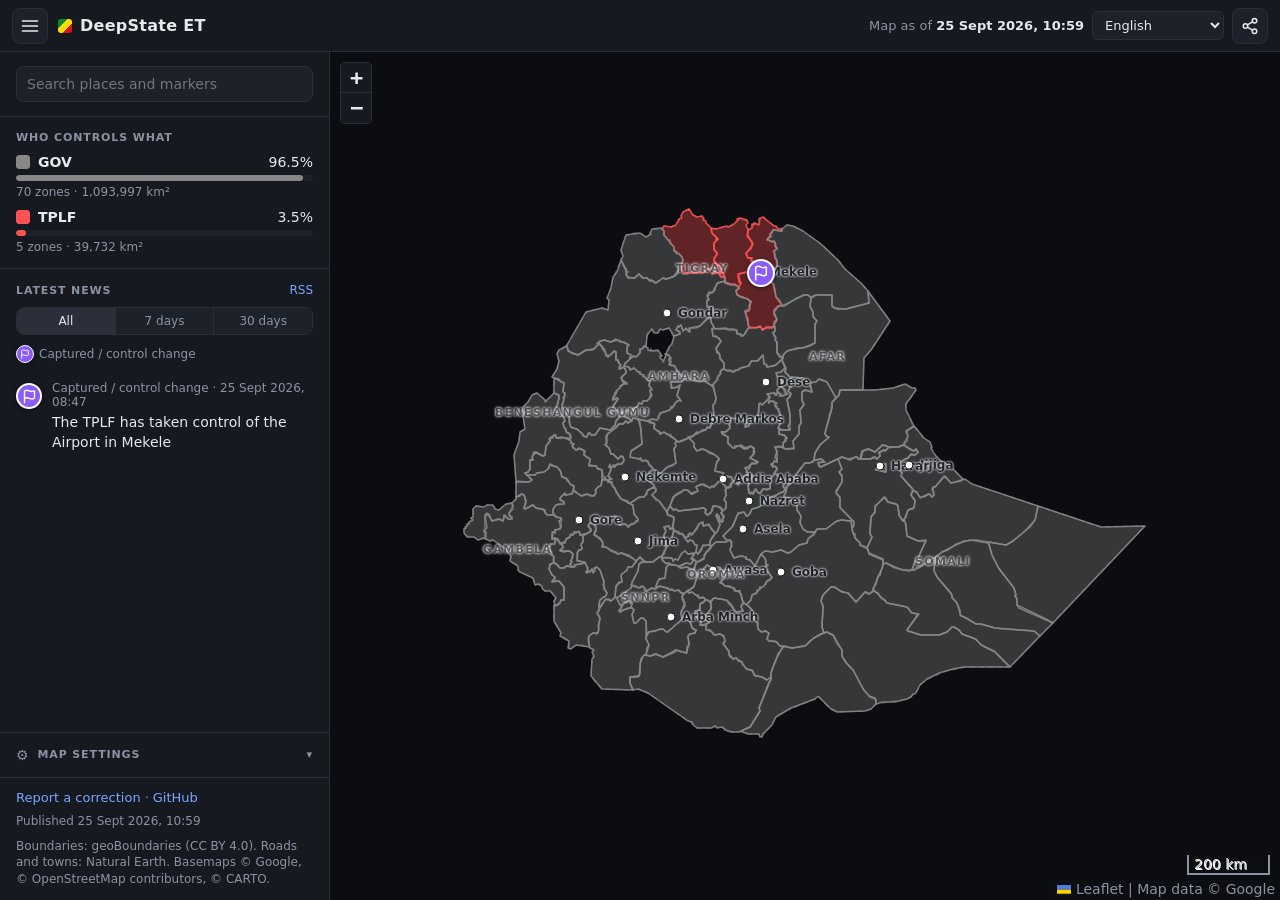
==== commit 010625ee: "Deploy site 2026-09-25 12:55 UTC" ====
--- a/index.html
+++ b/index.html
@@ -26,8 +26,8 @@
     <link rel="preconnect" href="https://fonts.googleapis.com" />
     <link rel="preconnect" href="https://fonts.gstatic.com" crossorigin />
     <link rel="stylesheet" href="https://fonts.googleapis.com/css2?family=Noto+Sans+Ethiopic:wght@400;600;700&display=swap" />
-    <script type="module" crossorigin src="./assets/index-461Q_a-B.js"></script>
-    <link rel="stylesheet" crossorigin href="./assets/index-3sHrDhlF.css">
+    <script type="module" crossorigin src="./assets/index-B1W4x-YB.js"></script>
+    <link rel="stylesheet" crossorigin href="./assets/index-nrNfsdyd.css">
   </head>
   <body>
     <div id="root"></div>
--- a/assets/index-nrNfsdyd.css
+++ b/assets/index-nrNfsdyd.css
@@ -0,0 +1 @@
+.leaflet-pane,.leaflet-tile,.leaflet-marker-icon,.leaflet-marker-shadow,.leaflet-tile-container,.leaflet-pane>svg,.leaflet-pane>canvas,.leaflet-zoom-box,.leaflet-image-layer,.leaflet-layer{position:absolute;top:0;left:0}.leaflet-container{overflow:hidden}.leaflet-tile,.leaflet-marker-icon,.leaflet-marker-shadow{-webkit-user-select:none;user-select:none;-webkit-user-drag:none}.leaflet-tile::selection{background:0 0}.leaflet-safari .leaflet-tile{image-rendering:-webkit-optimize-contrast}.leaflet-safari .leaflet-tile-container{-webkit-transform-origin:0 0;width:1600px;height:1600px}.leaflet-marker-icon,.leaflet-marker-shadow{display:block}.leaflet-container .leaflet-overlay-pane svg{max-width:none!important;max-height:none!important}.leaflet-container .leaflet-marker-pane img,.leaflet-container .leaflet-shadow-pane img,.leaflet-container .leaflet-tile-pane img,.leaflet-container img.leaflet-image-layer,.leaflet-container .leaflet-tile{width:auto;padding:0;max-width:none!important;max-height:none!important}.leaflet-container img.leaflet-tile{mix-blend-mode:plus-lighter}.leaflet-container.leaflet-touch-zoom{-ms-touch-action:pan-x pan-y;touch-action:pan-x pan-y}.leaflet-container.leaflet-touch-drag{-ms-touch-action:pinch-zoom;touch-action:none;touch-action:pinch-zoom}.leaflet-container.leaflet-touch-drag.leaflet-touch-zoom{-ms-touch-action:none;touch-action:none}.leaflet-container{-webkit-tap-highlight-color:transparent}.leaflet-container a{-webkit-tap-highlight-color:#33b5e566}.leaflet-tile{filter:inherit;visibility:hidden}.leaflet-tile-loaded{visibility:inherit}.leaflet-zoom-box{box-sizing:border-box;z-index:800;width:0;height:0}.leaflet-overlay-pane svg{-moz-user-select:none}.leaflet-pane{z-index:400}.leaflet-tile-pane{z-index:200}.leaflet-overlay-pane{z-index:400}.leaflet-shadow-pane{z-index:500}.leaflet-marker-pane{z-index:600}.leaflet-tooltip-pane{z-index:650}.leaflet-popup-pane{z-index:700}.leaflet-map-pane canvas{z-index:100}.leaflet-map-pane svg{z-index:200}.leaflet-vml-shape{width:1px;height:1px}.lvml{behavior:url(#default#VML);display:inline-block;position:absolute}.leaflet-control{z-index:800;pointer-events:visiblePainted;pointer-events:auto;position:relative}.leaflet-top,.leaflet-bottom{z-index:1000;pointer-events:none;position:absolute}.leaflet-top{top:0}.leaflet-right{right:0}.leaflet-bottom{bottom:0}.leaflet-left{left:0}.leaflet-control{float:left;clear:both}.leaflet-right .leaflet-control{float:right}.leaflet-top .leaflet-control{margin-top:10px}.leaflet-bottom .leaflet-control{margin-bottom:10px}.leaflet-left .leaflet-control{margin-left:10px}.leaflet-right .leaflet-control{margin-right:10px}.leaflet-fade-anim .leaflet-popup{opacity:0;transition:opacity .2s linear}.leaflet-fade-anim .leaflet-map-pane .leaflet-popup{opacity:1}.leaflet-zoom-animated{transform-origin:0 0}svg.leaflet-zoom-animated{will-change:transform}.leaflet-zoom-anim .leaflet-zoom-animated{-webkit-transition:-webkit-transform .25s cubic-bezier(0,0,.25,1);-moz-transition:-moz-transform .25s cubic-bezier(0,0,.25,1);transition:transform .25s cubic-bezier(0,0,.25,1)}.leaflet-zoom-anim .leaflet-tile,.leaflet-pan-anim .leaflet-tile{transition:none}.leaflet-zoom-anim .leaflet-zoom-hide{visibility:hidden}.leaflet-interactive{cursor:pointer}.leaflet-grab{cursor:-webkit-grab;cursor:-moz-grab;cursor:grab}.leaflet-crosshair,.leaflet-crosshair .leaflet-interactive{cursor:crosshair}.leaflet-popup-pane,.leaflet-control{cursor:auto}.leaflet-dragging .leaflet-grab,.leaflet-dragging .leaflet-grab .leaflet-interactive,.leaflet-dragging .leaflet-marker-draggable{cursor:move;cursor:-webkit-grabbing;cursor:-moz-grabbing;cursor:grabbing}.leaflet-marker-icon,.leaflet-marker-shadow,.leaflet-image-layer,.leaflet-pane>svg path,.leaflet-tile-container{pointer-events:none}.leaflet-marker-icon.leaflet-interactive,.leaflet-image-layer.leaflet-interactive,.leaflet-pane>svg path.leaflet-interactive,svg.leaflet-image-layer.leaflet-interactive path{pointer-events:visiblePainted;pointer-events:auto}.leaflet-container{outline-offset:1px;background:#ddd}.leaflet-container a{color:#0078a8}.leaflet-zoom-box{background:#ffffff80;border:2px dotted #38f}.leaflet-container{font-family:Helvetica Neue,Arial,Helvetica,sans-serif;font-size:.75rem;line-height:1.5}.leaflet-bar{border-radius:4px;box-shadow:0 1px 5px #000000a6}.leaflet-bar a{text-align:center;color:#000;background-color:#fff;border-bottom:1px solid #ccc;width:26px;height:26px;line-height:26px;text-decoration:none;display:block}.leaflet-bar a,.leaflet-control-layers-toggle{background-position:50%;background-repeat:no-repeat;display:block}.leaflet-bar a:hover,.leaflet-bar a:focus{background-color:#f4f4f4}.leaflet-bar a:first-child{border-top-left-radius:4px;border-top-right-radius:4px}.leaflet-bar a:last-child{border-bottom:none;border-bottom-right-radius:4px;border-bottom-left-radius:4px}.leaflet-bar a.leaflet-disabled{cursor:default;color:#bbb;background-color:#f4f4f4}.leaflet-touch .leaflet-bar a{width:30px;height:30px;line-height:30px}.leaflet-touch .leaflet-bar a:first-child{border-top-left-radius:2px;border-top-right-radius:2px}.leaflet-touch .leaflet-bar a:last-child{border-bottom-right-radius:2px;border-bottom-left-radius:2px}.leaflet-control-zoom-in,.leaflet-control-zoom-out{text-indent:1px;font:700 18px Lucida Console,Monaco,monospace}.leaflet-touch .leaflet-control-zoom-in,.leaflet-touch .leaflet-control-zoom-out{font-size:22px}.leaflet-control-layers{background:#fff;border-radius:5px;box-shadow:0 1px 5px #0006}.leaflet-control-layers-toggle{background-image:url([data-uri]);width:36px;height:36px}.leaflet-retina .leaflet-control-layers-toggle{background-image:url([data-uri]);background-size:26px 26px}.leaflet-touch .leaflet-control-layers-toggle{width:44px;height:44px}.leaflet-control-layers .leaflet-control-layers-list,.leaflet-control-layers-expanded .leaflet-control-layers-toggle{display:none}.leaflet-control-layers-expanded .leaflet-control-layers-list{display:block;position:relative}.leaflet-control-layers-expanded{color:#333;background:#fff;padding:6px 10px 6px 6px}.leaflet-control-layers-scrollbar{padding-right:5px;overflow:hidden scroll}.leaflet-control-layers-selector{margin-top:2px;position:relative;top:1px}.leaflet-control-layers label{font-size:1.08333em;display:block}.leaflet-control-layers-separator{border-top:1px solid #ddd;height:0;margin:5px -10px 5px -6px}.leaflet-default-icon-path{background-image:url([data-uri])}.leaflet-container .leaflet-control-attribution{background:#fffc;margin:0}.leaflet-control-attribution,.leaflet-control-scale-line{color:#333;padding:0 5px;line-height:1.4}.leaflet-control-attribution a{text-decoration:none}.leaflet-control-attribution a:hover,.leaflet-control-attribution a:focus{text-decoration:underline}.leaflet-attribution-flag{width:1em;height:.6669em;vertical-align:baseline!important;display:inline!important}.leaflet-left .leaflet-control-scale{margin-left:5px}.leaflet-bottom .leaflet-control-scale{margin-bottom:5px}.leaflet-control-scale-line{white-space:nowrap;box-sizing:border-box;text-shadow:1px 1px #fff;background:#fffc;border:2px solid #777;border-top:none;padding:2px 5px 1px;line-height:1.1}.leaflet-control-scale-line:not(:first-child){border-top:2px solid #777;border-bottom:none;margin-top:-2px}.leaflet-control-scale-line:not(:first-child):not(:last-child){border-bottom:2px solid #777}.leaflet-touch .leaflet-control-attribution,.leaflet-touch .leaflet-control-layers,.leaflet-touch .leaflet-bar{box-shadow:none}.leaflet-touch .leaflet-control-layers,.leaflet-touch .leaflet-bar{background-clip:padding-box;border:2px solid #0003}.leaflet-popup{text-align:center;margin-bottom:20px;position:absolute}.leaflet-popup-content-wrapper{text-align:left;border-radius:12px;padding:1px}.leaflet-popup-content{min-height:1px;margin:13px 24px 13px 20px;font-size:1.08333em;line-height:1.3}.leaflet-popup-content p{margin:1.3em 0}.leaflet-popup-tip-container{pointer-events:none;width:40px;height:20px;margin-top:-1px;margin-left:-20px;position:absolute;left:50%;overflow:hidden}.leaflet-popup-tip{pointer-events:auto;width:17px;height:17px;margin:-10px auto 0;padding:1px;transform:rotate(45deg)}.leaflet-popup-content-wrapper,.leaflet-popup-tip{color:#333;background:#fff;box-shadow:0 3px 14px #0006}.leaflet-container a.leaflet-popup-close-button{text-align:center;color:#757575;background:0 0;border:none;width:24px;height:24px;font:16px/24px Tahoma,Verdana,sans-serif;text-decoration:none;position:absolute;top:0;right:0}.leaflet-container a.leaflet-popup-close-button:hover,.leaflet-container a.leaflet-popup-close-button:focus{color:#585858}.leaflet-popup-scrolled{overflow:auto}.leaflet-oldie .leaflet-popup-content-wrapper{-ms-zoom:1}.leaflet-oldie .leaflet-popup-tip{-ms-filter:"progid:DXImageTransform.Microsoft.Matrix(M11=0.70710678, M12=0.70710678, M21=-0.70710678, M22=0.70710678)";width:24px;filter:progid:DXImageTransform.Microsoft.Matrix(M11=.707107, M12=.707107, M21=-.707107, M22=.707107);margin:0 auto}.leaflet-oldie .leaflet-control-zoom,.leaflet-oldie .leaflet-control-layers,.leaflet-oldie .leaflet-popup-content-wrapper,.leaflet-oldie .leaflet-popup-tip{border:1px solid #999}.leaflet-div-icon{background:#fff;border:1px solid #666}.leaflet-tooltip{color:#222;white-space:nowrap;-webkit-user-select:none;user-select:none;pointer-events:none;background-color:#fff;border:1px solid #fff;border-radius:3px;padding:6px;position:absolute;box-shadow:0 1px 3px #0006}.leaflet-tooltip.leaflet-interactive{cursor:pointer;pointer-events:auto}.leaflet-tooltip-top:before,.leaflet-tooltip-bottom:before,.leaflet-tooltip-left:before,.leaflet-tooltip-right:before{pointer-events:none;content:"";background:0 0;border:6px solid #0000;position:absolute}.leaflet-tooltip-bottom{margin-top:6px}.leaflet-tooltip-top{margin-top:-6px}.leaflet-tooltip-bottom:before,.leaflet-tooltip-top:before{margin-left:-6px;left:50%}.leaflet-tooltip-top:before{border-top-color:#fff;margin-bottom:-12px;bottom:0}.leaflet-tooltip-bottom:before{border-bottom-color:#fff;margin-top:-12px;margin-left:-6px;top:0}.leaflet-tooltip-left{margin-left:-6px}.leaflet-tooltip-right{margin-left:6px}.leaflet-tooltip-left:before,.leaflet-tooltip-right:before{margin-top:-6px;top:50%}.leaflet-tooltip-left:before{border-left-color:#fff;margin-right:-12px;right:0}.leaflet-tooltip-right:before{border-right-color:#fff;margin-left:-12px;left:0}@media print{.leaflet-control{-webkit-print-color-adjust:exact;print-color-adjust:exact}}[hidden]{display:none!important}:root{--bg:#0f1115;--panel:#161920;--panel-2:#1d212a;--border:#2a2f3a;--text:#e6e8ec;--muted:#8b93a3;--accent:#e5484d;--link:#7aa7ff;--up:#3fb950;--down:#f85149;--highlight:#ffd23f;--topbar-h:52px;--panel-w:330px;--lightningcss-light: ;--lightningcss-dark:initial;color-scheme:dark;font-family:system-ui,-apple-system,Segoe UI,Roboto,Noto Sans Ethiopic,sans-serif}*{box-sizing:border-box}html,body{height:100%;margin:0}body{background:var(--bg);color:var(--text);font-size:14px;overflow:hidden}html[lang=am] body{font-family:Noto Sans Ethiopic,system-ui,sans-serif}a{color:var(--link);text-decoration:none}a:hover{text-decoration:underline}.muted{color:var(--muted)}.small{font-size:12px}button{font:inherit}.topbar{height:var(--topbar-h);background:var(--panel);border-bottom:1px solid var(--border);z-index:1003;align-items:center;gap:10px;padding:0 12px;display:flex;position:relative}.brand{letter-spacing:.02em;align-items:center;gap:8px;min-width:0;font-weight:700;display:flex}.brand-mark{background:linear-gradient(135deg,#078930 0 33%,#fcdd09 33% 66%,#da121a 66%);border-radius:3px;flex:none;width:14px;height:14px}.brand-name{white-space:nowrap;text-overflow:ellipsis;font-size:16px;overflow:hidden}.topbar-meta{align-items:center;gap:8px;min-width:0;margin-left:auto;display:flex}.as-of{white-space:nowrap;text-overflow:ellipsis;font-size:13px;overflow:hidden}.compact-select,.select-row select{background:var(--panel-2);color:var(--text);border:1px solid var(--border);font:inherit;border-radius:6px;padding:5px 8px;font-size:13px}.icon-btn{border:1px solid var(--border);background:var(--panel-2);width:36px;height:36px;color:var(--text);cursor:pointer;border-radius:8px;flex:none;justify-content:center;align-items:center;display:inline-flex}.icon-btn:hover{border-color:var(--muted)}.link-btn{color:var(--link);cursor:pointer;background:0 0;border:none;margin-left:8px;padding:0}.share-wrap{position:relative}.menu{z-index:1004;background:var(--panel);border:1px solid var(--border);border-radius:10px;flex-direction:column;min-width:170px;padding:4px;display:flex;position:absolute;top:calc(100% + 6px);right:0;box-shadow:0 8px 28px #00000080}.menu button{text-align:left;color:var(--text);cursor:pointer;background:0 0;border:none;border-radius:6px;padding:8px 10px}.menu button:hover{background:var(--panel-2)}.layout{height:calc(100% - var(--topbar-h));display:flex}.panel{width:var(--panel-w);background:var(--panel);border-right:1px solid var(--border);flex-direction:column;flex:none;transition:margin-left .2s,transform .2s;display:flex;overflow-y:auto}body.panel-closed .panel{margin-left:calc(-1 * var(--panel-w))}.sheet-handle{display:none}.panel-section{border-bottom:1px solid var(--border);padding:14px 16px}.panel-section.grow{flex:1}.section-title{text-transform:uppercase;letter-spacing:.08em;color:var(--muted);flex-wrap:wrap;align-items:center;gap:8px;margin:0 0 10px;font-size:11px;font-weight:700;display:flex}.section-title .compact-select{text-transform:none;letter-spacing:0;padding:3px 6px;font-size:12px;font-weight:400}.rss-link{text-transform:none;letter-spacing:0;margin-left:auto;font-size:12px;font-weight:400}.map-wrap{flex:1;min-width:0;position:relative}#map{background:#0b0d10;position:absolute;inset:0}.search{position:relative}.search input{width:100%;font:inherit;background:var(--panel-2);color:var(--text);border:1px solid var(--border);border-radius:8px;padding:9px 10px}.search input:focus{border-color:var(--link);outline:none}.search-results{background:var(--panel-2);border:1px solid var(--border);border-radius:8px;max-height:280px;margin:6px 0 0;padding:4px 0;list-style:none;overflow-y:auto}.search-results li{cursor:pointer;align-items:center;gap:8px;padding:7px 10px;display:flex}.search-results li:hover,.search-results li.active{background:var(--border)}.search-results .sub{color:var(--muted);white-space:nowrap;text-overflow:ellipsis;max-width:45%;margin-left:auto;font-size:12px;overflow:hidden}.overview{flex-direction:column;gap:10px;margin:0;padding:0;list-style:none;display:flex}.overview-row{align-items:center;gap:8px;display:flex}.overview-row .name{flex:1;font-weight:600}.overview-row .pct{font-variant-numeric:tabular-nums}.bar{background:var(--panel-2);border-radius:3px;height:6px;margin:5px 0 4px;overflow:hidden}.bar span{border-radius:3px;height:100%;display:block}.overview-meta{color:var(--muted);font-variant-numeric:tabular-nums;justify-content:space-between;gap:8px;font-size:12px;display:flex}.delta.up{color:var(--up)}.delta.down{color:var(--down)}.changes{max-height:240px;margin:4px 0 0;padding:0;list-style:none;overflow-y:auto}.changes li{border-bottom:1px solid var(--border);cursor:pointer;flex-direction:column;gap:2px;padding:7px 0;display:flex}.changes li.muted{cursor:default;border-bottom:none}.changes li:last-child{border-bottom:none}.changes li:not(.muted):hover .change-name{color:var(--highlight)}.change-name{font-weight:600}.change-detail{color:var(--muted);flex-wrap:wrap;align-items:center;gap:4px;font-size:12px;display:flex}.change-detail .swatch{width:10px;height:10px}.layer-list{margin:0 0 8px;padding:0;list-style:none}.layer-list>li,.toggle-row{cursor:pointer;align-items:center;gap:10px;padding:6px 0;display:flex}.layer-list>li{flex-wrap:wrap}.layer-list li label{cursor:pointer;flex:1;align-items:center;gap:10px;min-width:0;display:flex}.layer-list .name{text-overflow:ellipsis;white-space:nowrap;flex:1;overflow:hidden}.layer-list .count{color:var(--muted);font-variant-numeric:tabular-nums;font-size:12px}.layer-list .manual-legend{cursor:default}input[type=checkbox]{accent-color:var(--accent);flex:none;width:15px;height:15px;margin:0}.swatch{border:1px solid #ffffff40;border-radius:3px;flex:none;width:14px;height:14px;display:inline-block}.swatch.line{border:none;border-radius:2px;height:4px}.swatch.point{border-radius:50%;width:10px;height:10px;margin:0 2px}.swatch.town{background:#fff;border-color:#111}.sublegend{width:100%;margin:2px 0 4px 25px;padding:0;list-style:none}.sublegend li{align-items:center;gap:8px;padding:3px 0;font-size:13px;display:flex}.sublegend .name{flex:1}.sublegend .count{color:var(--muted);font-variant-numeric:tabular-nums;font-size:12px}.select-row{align-items:center;gap:10px;padding:6px 0;display:flex}.select-row span{flex:1}.select-row select{max-width:190px}.segmented{flex-direction:column;gap:6px;margin-top:8px;display:flex}.segments{border:1px solid var(--border);border-radius:8px;display:flex;overflow:hidden}.segments button{cursor:pointer;background:var(--panel-2);color:var(--muted);border:none;border-right:1px solid var(--border);flex:1;padding:6px 4px;font-size:12px}.segments button:last-child{border-right:none}.segments button.active{background:var(--border);color:var(--text)}.updates{margin:0;padding:0;list-style:none}.updates li{border-bottom:1px solid var(--border);padding:10px 0}.updates li:last-child{border-bottom:none}.updates time{color:var(--muted);align-items:center;gap:6px;margin-bottom:3px;font-size:12px;display:flex}.updates p{margin:0;line-height:1.45}.updates .go{margin-top:4px;font-size:12px;display:inline-block}.badge{text-transform:uppercase;letter-spacing:.06em;background:var(--panel-2);border:1px solid var(--border);color:var(--muted);border-radius:999px;padding:1px 6px;font-size:10px}.panel-footer{padding:12px 16px;font-size:13px}.panel-footer .dot{color:var(--muted);margin:0 4px}.panel-footer p{margin:8px 0 0;line-height:1.4}.timeline{z-index:1000;border:1px solid var(--border);background:#161920f0;border-radius:12px;align-items:center;gap:10px;width:min(560px,100% - 32px);padding:8px 12px;display:flex;position:absolute;bottom:28px;left:50%;transform:translate(-50%);box-shadow:0 6px 24px #0006}.timeline input[type=range]{accent-color:var(--accent);flex:1;min-width:0}.timeline-label{font-variant-numeric:tabular-nums;white-space:nowrap;text-align:right;min-width:92px;font-size:13px}.timeline .icon-btn{width:32px;height:32px}.notice{z-index:1000;border:1px solid var(--border);background:#161920f2;border-radius:10px;max-width:min(560px,100% - 32px);padding:12px 14px;line-height:1.45;position:absolute;top:12px;left:50%;transform:translate(-50%);box-shadow:0 6px 24px #0006}.notice code{background:var(--panel-2);border-radius:4px;padding:1px 5px;font-size:12px}.notice .close{float:right;color:var(--muted);cursor:pointer;background:0 0;border:none;margin-left:10px;font-size:18px;line-height:1}.toast{z-index:1002;background:var(--text);color:var(--bg);border-radius:999px;padding:8px 14px;font-size:13px;position:fixed;bottom:90px;left:50%;transform:translate(-50%)}.leaflet-container{font:inherit;background:#0b0d10}.leaflet-popup-content-wrapper,.leaflet-popup-tip{background:var(--panel);color:var(--text);border:1px solid var(--border);box-shadow:0 6px 24px #00000080}.leaflet-popup-content{max-width:300px;margin:12px 14px;line-height:1.45}.leaflet-popup-content h3{margin:0 0 4px;font-size:15px}.leaflet-popup-content .layer-tag{color:var(--muted);text-transform:uppercase;letter-spacing:.06em;font-size:11px}.leaflet-popup-content .change-tag{color:var(--highlight);background:#ffd23f26;border-radius:999px;margin:2px 0 4px;padding:2px 8px;font-size:12px;font-weight:600;display:inline-block}.leaflet-popup-content .desc{overflow-wrap:anywhere;margin-top:8px}.leaflet-popup-content .desc img{border-radius:6px;max-width:100%;height:auto}.leaflet-popup-content .coords{color:var(--muted);font-variant-numeric:tabular-nums;margin-top:6px;font-size:12px}.leaflet-popup-content table.fields{border-collapse:collapse;width:100%;margin-top:8px;font-size:12px}.leaflet-popup-content table.fields th{text-align:left;color:var(--muted);vertical-align:top;white-space:nowrap;padding:3px 10px 3px 0;font-weight:600}.leaflet-popup-content table.fields td{overflow-wrap:anywhere;padding:3px 0}.context-menu{flex-direction:column;gap:6px;display:flex}.context-menu .coords{margin-top:0!important}.leaflet-container a.leaflet-popup-close-button{color:var(--muted)}.leaflet-bar a,.leaflet-bar a:hover{background:var(--panel);color:var(--text);border-bottom-color:var(--border)}.leaflet-bar{border:1px solid var(--border)!important}.leaflet-control-attribution{color:var(--muted);background:#0f1115b3!important}.leaflet-control-attribution a{color:var(--muted)}.leaflet-control-scale-line{color:var(--text);border-color:var(--muted);background:#0f1115b3}.coord-readout{color:var(--muted);font-variant-numeric:tabular-nums;background:#0f1115cc;border-radius:6px;padding:3px 8px;font-size:12px}.region-label,.town-label{box-shadow:none;text-shadow:0 0 3px #000,0 0 2px #000;background:0 0;border:none;padding:0}.region-label:before,.town-label:before{display:none}.region-label{color:#e6e8ec99;text-transform:uppercase;letter-spacing:.12em;font-size:11px;font-weight:600}.town-label{color:#f1f3f6;font-size:11px;font-weight:600}.town-major{font-size:12px}.z-low .town-minor,.z-low path.town-minor,.z-high .region-label{display:none}body.light-basemap .region-label{color:#1e222ab3;text-shadow:0 0 3px #fff,0 0 3px #fff}body.light-basemap .town-label{color:#1b1f27;text-shadow:0 0 3px #fff,0 0 2px #fff}.pulse{animation:1.6s ease-in-out infinite pulse}@keyframes pulse{0%,to{stroke-opacity:1}50%{stroke-opacity:.25}}@media (prefers-reduced-motion:reduce){.pulse{animation:none}}@media (width<=720px){.panel{z-index:1001;border-right:none;border-top:1px solid var(--border);border-radius:16px 16px 0 0;width:100%;height:48vh;transition:transform .22s,height .22s;position:absolute;bottom:0;left:0;right:0;box-shadow:0 -8px 28px #00000080;margin:0!important}body.panel-closed .panel{transform:translateY(100%)}body.sheet-full .panel{height:calc(100% - var(--topbar-h));border-radius:0}.sheet-handle{cursor:pointer;background:0 0;border:none;flex:none;align-self:center;width:100%;height:22px;padding:0;display:block;position:relative}.sheet-handle:after{content:"";background:var(--border);border-radius:2px;width:40px;height:4px;position:absolute;top:8px;left:50%;transform:translate(-50%)}.panel-section:first-of-type{padding-top:4px}.as-of{display:none}.brand-name{font-size:15px}.topbar .compact-select{max-width:110px}.timeline{bottom:16px}body:not(.panel-closed) .timeline{display:none}}.event-icon{background:0 0;border:none}.event-pin{background:var(--c);color:#fff;box-sizing:border-box;border:2px solid #fff;border-radius:50%;flex:none;justify-content:center;align-items:center;display:inline-flex;box-shadow:0 1px 4px #0000008c}.event-icon .event-pin{transition:transform .12s}.event-icon:hover .event-pin{transform:scale(1.18)}.mini-icon{vertical-align:middle;margin-right:6px;display:inline-flex}.mini-icon .event-pin{border-width:1.5px}.leaflet-popup-content .layer-tag{align-items:center;display:flex}#news-section .segments{margin-bottom:10px}.icon-key{color:var(--muted);flex-wrap:wrap;gap:6px 12px;margin:0 0 8px;padding:0;font-size:12px;list-style:none;display:flex}.icon-key li{align-items:center;gap:5px;display:flex}.icon-key .event-pin{border-width:1.5px}.updates li{align-items:flex-start;gap:10px;display:flex}.updates li.clickable{cursor:pointer}.updates li.clickable:hover p{color:#fff}.updates li.empty{display:block}.update-icon{flex:none;margin-top:2px}.update-body{flex:1;min-width:0}.update-body p{overflow-wrap:anywhere}.update-links{flex-wrap:wrap;gap:4px 12px;display:flex}.settings summary{cursor:pointer;text-transform:uppercase;letter-spacing:.08em;color:var(--muted);align-items:center;gap:8px;font-size:11px;font-weight:700;list-style:none;display:flex}.settings summary::-webkit-details-marker{display:none}.settings summary:before{content:"⚙";font-size:14px}.settings summary:after{content:"▾";margin-left:auto;transition:transform .15s}.settings[open] summary:after{transform:rotate(180deg)}.settings[open] summary{margin-bottom:8px}.sub-title{color:var(--muted);margin:12px 0 4px;font-size:12px;font-weight:600}#root{height:100%}.loading{text-align:center;height:100%;color:var(--muted);justify-content:center;align-items:center;padding:24px;display:flex}.zone-tooltip{color:var(--text);border:1px solid var(--border);box-shadow:none;background:#161920f0;font-weight:600}.zone-tooltip:before{display:none}.change-inline{flex-wrap:wrap;align-items:center;gap:4px;display:inline-flex}.change-inline .swatch,.leaflet-popup-content td .swatch{vertical-align:-1px;width:10px;height:10px}.update-body p+p{margin-top:3px}.place-icon{background:0 0;border:none}.place-pin{color:#e6e8ec;box-sizing:border-box;background:#1d212a;border:1.5px solid #e6e8ec;border-radius:5px;flex:none;justify-content:center;align-items:center;display:inline-flex;box-shadow:0 1px 3px #00000080}.sublegend .place-pin{border-width:1px}.post-detail{background:var(--panel-2);border-left:3px solid var(--c)}.post-detail-head{align-items:center;gap:10px;margin-bottom:10px;display:flex}.post-detail-head>div{flex:1;min-width:0}.post-detail-type{font-weight:700}.post-detail-head time{color:var(--muted);font-size:12px}.post-detail .close{color:var(--muted);cursor:pointer;background:0 0;border:none;align-self:flex-start;padding:4px;font-size:22px;line-height:1}.post-detail .close:hover{color:var(--text)}.post-detail-text{overflow-wrap:anywhere;margin:0 0 10px;font-size:15px;line-height:1.5}.post-detail .coords{font-variant-numeric:tabular-nums;margin-top:6px}.media-gallery{flex-direction:column;gap:8px;margin-bottom:10px;display:flex}.media-gallery img,.media-gallery video{object-fit:contain;background:#000;border-radius:8px;width:100%;max-height:360px;display:block}.media-thumbs{align-items:center;gap:6px;margin-top:6px;display:flex}.media-thumbs img{object-fit:cover;background:var(--panel-2);border-radius:5px;width:56px;height:42px}.video-chip{color:var(--muted);border:1px solid var(--border);border-radius:999px;padding:2px 8px;font-size:12px}.updates p.clamp{-webkit-line-clamp:4;-webkit-box-orient:vertical;display:-webkit-box;overflow:hidden}.event-icon.selected .event-pin{box-shadow:0 0 0 4px #ffffffb3,0 2px 10px #0009}
